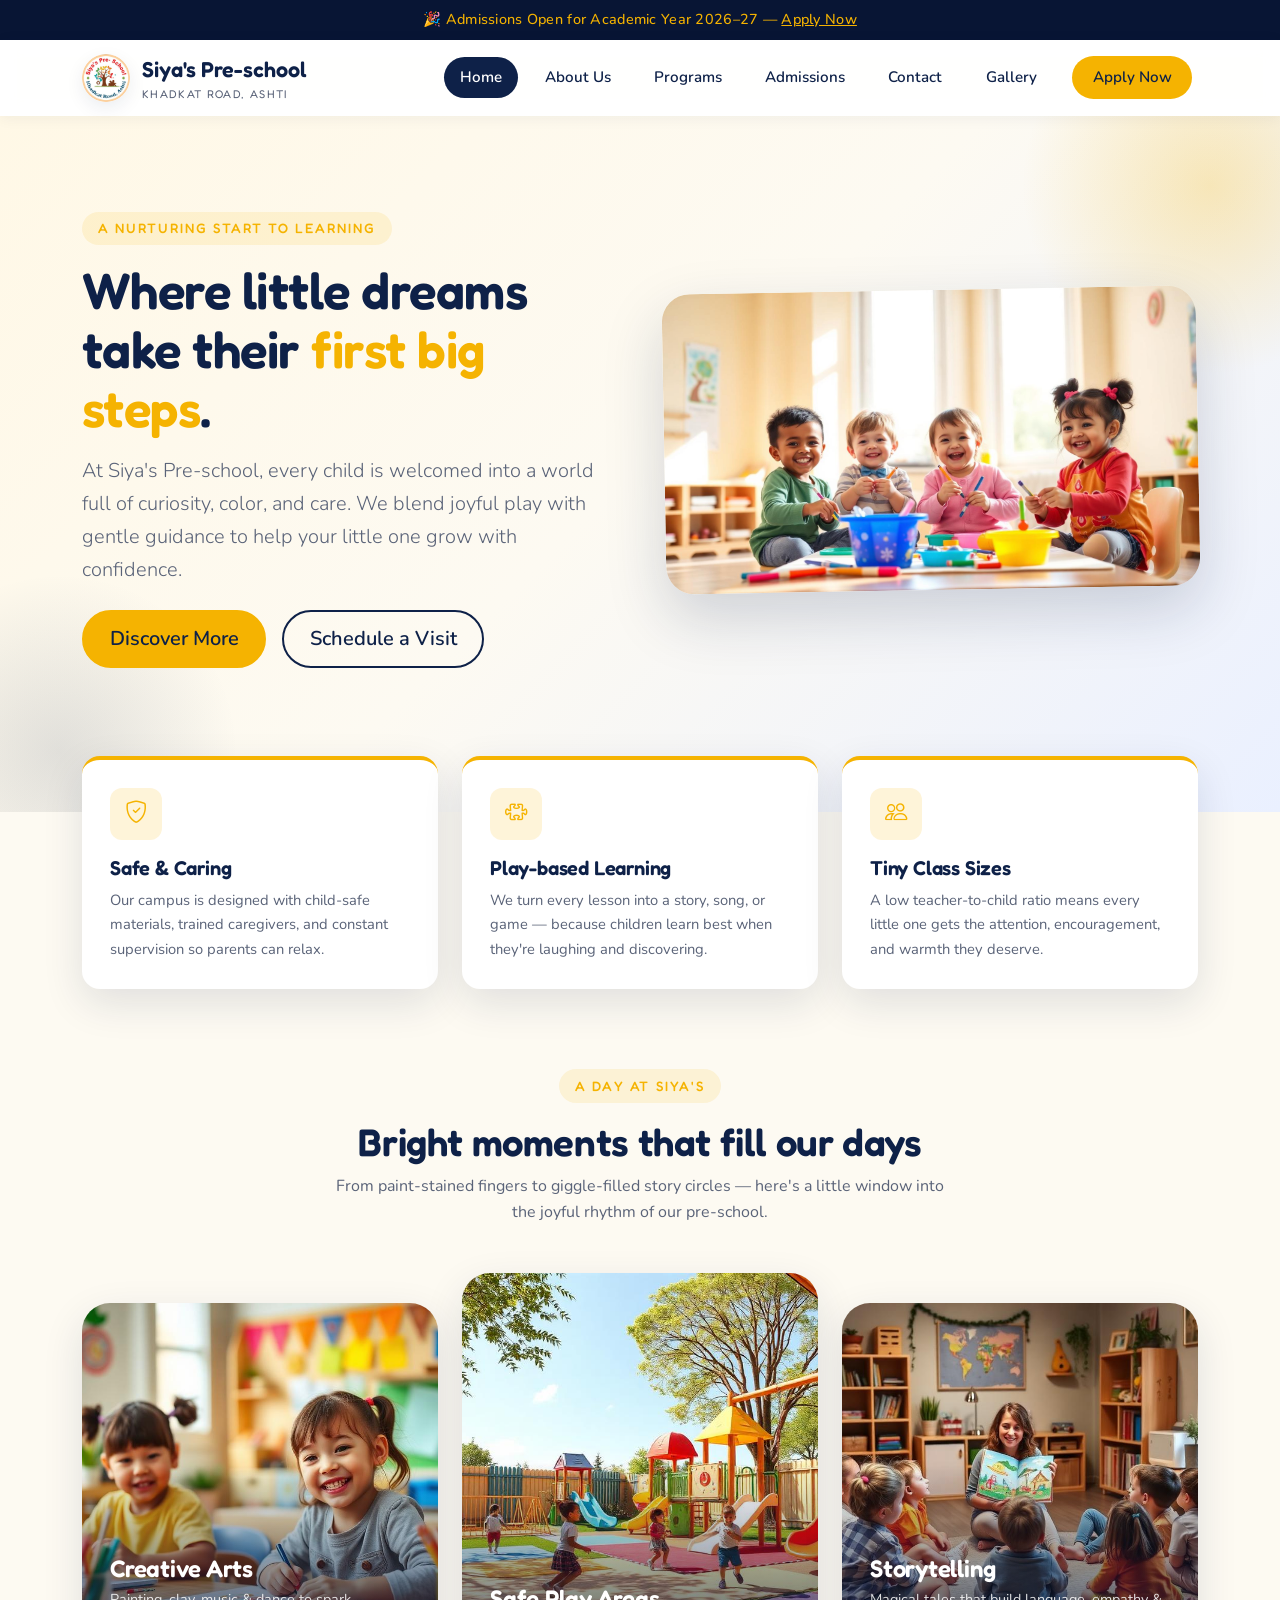
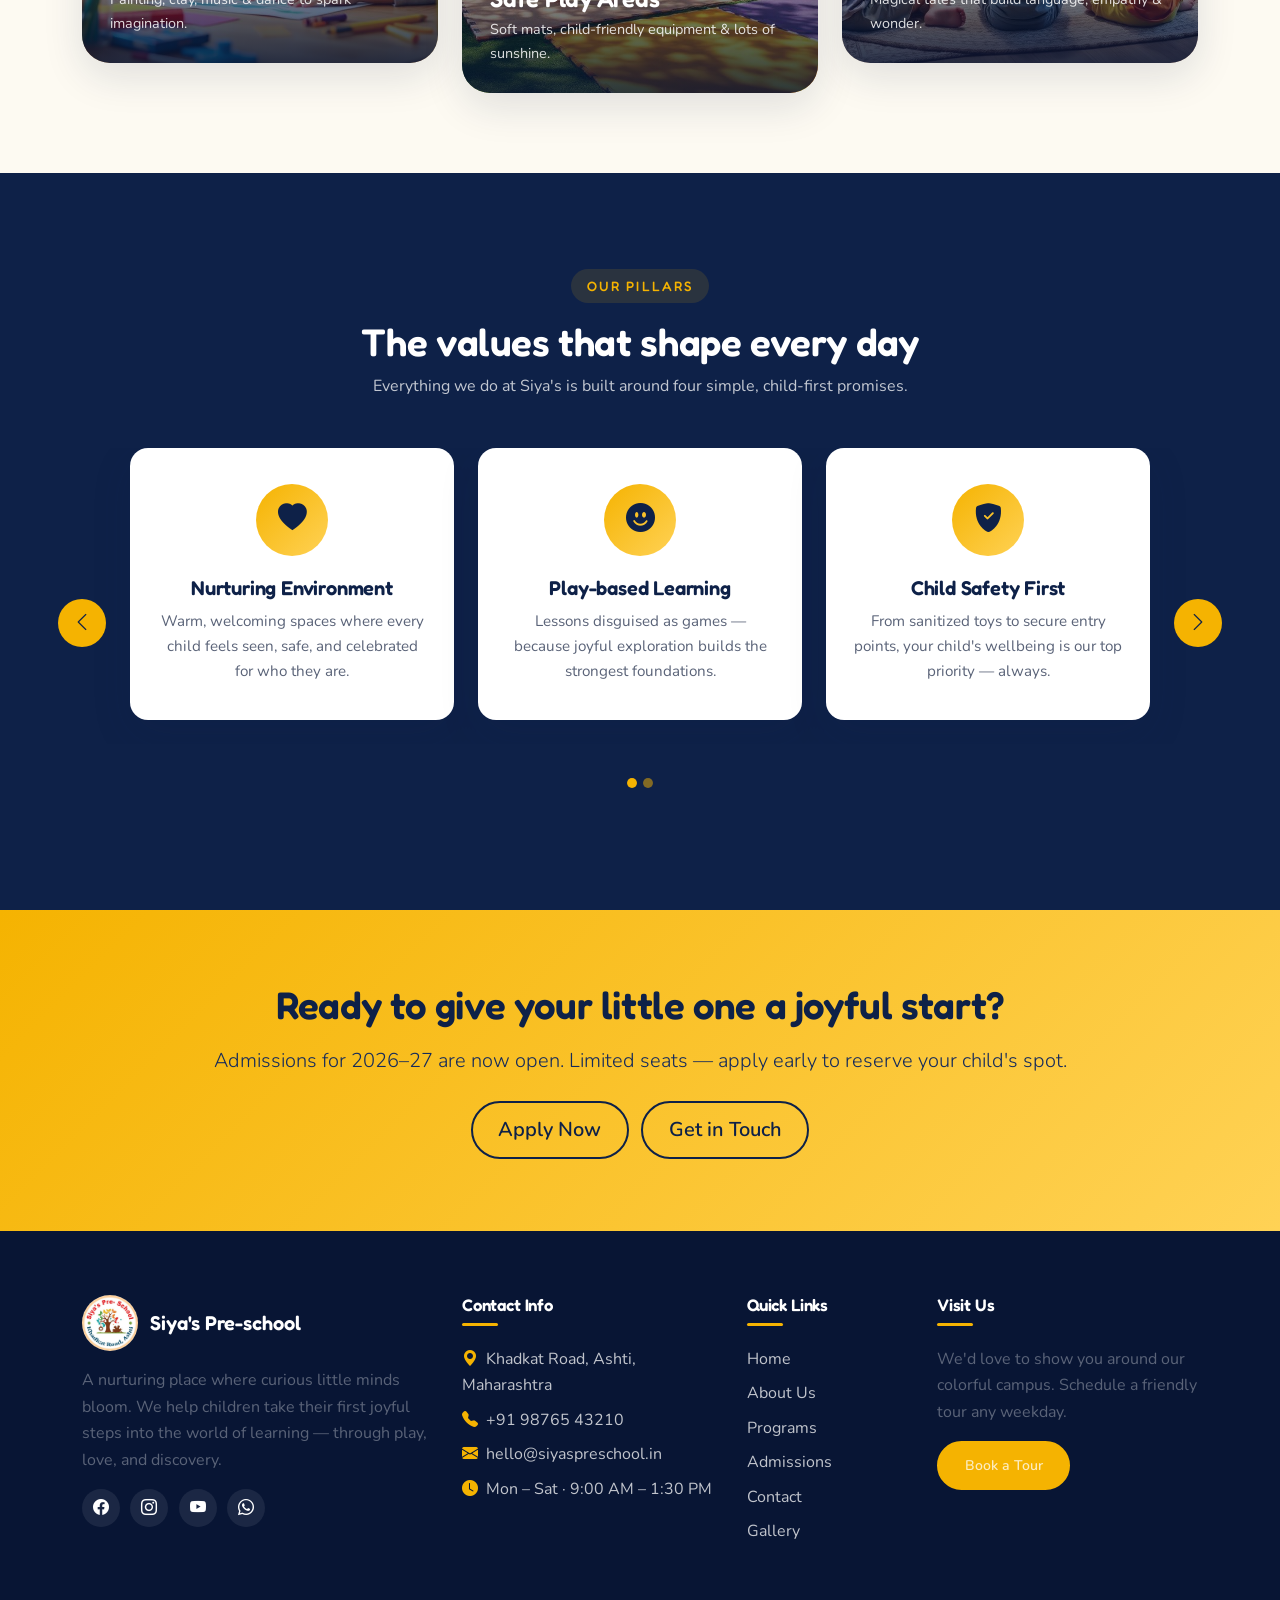
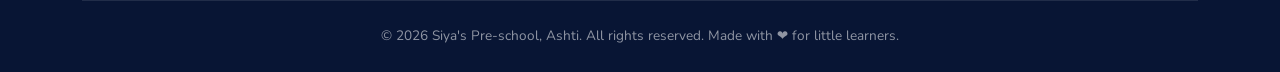
==== index.html @ a8065574 "Adding initial Files" ====
<!DOCTYPE html>
<html lang="en">
<head>
  <meta charset="UTF-8" />
  <meta name="viewport" content="width=device-width, initial-scale=1.0" />
  <title>Home | Siya's Pre-school, Ashti</title>
  <meta name="description" content="Siya's Pre-school in Ashti — a warm, nurturing pre-school where children learn through play, love, and discovery. Admissions open for 2026–27." />
  <link rel="icon" type="image/jpeg" href="assets/logo.jpeg" />

  <!-- Bootstrap 5 -->
  <link href="https://cdn.jsdelivr.net/npm/bootstrap@5.3.3/dist/css/bootstrap.min.css" rel="stylesheet" />
  <!-- Bootstrap Icons -->
  <link rel="stylesheet" href="https://cdn.jsdelivr.net/npm/bootstrap-icons@1.11.3/font/bootstrap-icons.css" />
  <!-- Google Fonts: Fredoka (display) + Nunito (body) -->
  <link rel="preconnect" href="https://fonts.googleapis.com" />
  <link rel="preconnect" href="https://fonts.gstatic.com" crossorigin />
  <link href="https://fonts.googleapis.com/css2?family=Fredoka:wght@400;500;600;700&family=Nunito:wght@400;500;600;700;800&display=swap" rel="stylesheet" />
  <!-- Site styles -->
  <link rel="stylesheet" href="css/style.css" />
  
</head>
<body>
<!-- Top announcement bar -->
  <div class="announcement">
    🎉 Admissions Open for Academic Year 2026–27 — <a href="admissions.html">Apply Now</a>
  </div>

  <!-- Sticky Navbar -->
  <nav class="navbar navbar-expand-lg navbar-custom sticky-top">
    <div class="container">
      <a class="navbar-brand-custom" href="index.html">
        <img src="assets/logo.jpeg" alt="Siya's Pre-school logo" />
        <span>
          Siya's Pre-school
          <span class="brand-sub">Khadkat Road, Ashti</span>
        </span>
      </a>
      <button class="navbar-toggler border-0" type="button"
              data-bs-toggle="collapse" data-bs-target="#mainNav"
              aria-controls="mainNav" aria-expanded="false" aria-label="Toggle navigation">
        <span class="navbar-toggler-icon"></span>
      </button>
      <div class="collapse navbar-collapse" id="mainNav">
        <ul class="navbar-nav ms-auto align-items-lg-center">
          <li class="nav-item"><a class="nav-link" href="index.html">Home</a></li>
          <li class="nav-item"><a class="nav-link" href="about.html">About Us</a></li>
          <li class="nav-item"><a class="nav-link" href="programs.html">Programs</a></li>
          <li class="nav-item"><a class="nav-link" href="admissions.html">Admissions</a></li>
          <li class="nav-item"><a class="nav-link" href="contact.html">Contact</a></li>
          <li class="nav-item"><a class="nav-link" href="gallery.html">Gallery</a></li>
          <li class="nav-item ms-lg-2 mt-2 mt-lg-0">
            <a class="nav-link nav-cta" href="admissions.html">Apply Now</a>
          </li>
        </ul>
      </div>
    </div>
  </nav>



  <!-- Hero -->
  <section class="hero">
    <div class="container">
      <div class="row align-items-center g-5">
        <div class="col-lg-6 hero-content">
          <span class="eyebrow">A nurturing start to learning</span>
          <h1>Where little dreams take their <span class="text-gold">first big steps</span>.</h1>
          <p class="lead mt-3">At Siya's Pre-school, every child is welcomed into a world full of curiosity, color, and care. We blend joyful play with gentle guidance to help your little one grow with confidence.</p>
          <div class="d-flex flex-wrap gap-3 mt-4">
            <a href="programs.html" class="btn btn-primary-gold btn-lg">Discover More</a>
            <a href="contact.html" class="btn btn-outline-navy btn-lg">Schedule a Visit</a>
          </div>
        </div>
        <div class="col-lg-6">
          <div class="hero-img-wrap">
            <img src="assets/hero.jpg" alt="Happy children learning together at Siya's Pre-school" />
          </div>
        </div>
      </div>
    </div>
  </section>

  <!-- Overlapping info cards -->
  <section>
    <div class="container hero-cards">
      <div class="row g-4">
        <div class="col-md-4">
          <div class="info-card">
            <div class="icon"><i class="bi bi-shield-check"></i></div>
            <h5>Safe & Caring</h5>
            <p>Our campus is designed with child-safe materials, trained caregivers, and constant supervision so parents can relax.</p>
          </div>
        </div>
        <div class="col-md-4">
          <div class="info-card">
            <div class="icon"><i class="bi bi-puzzle"></i></div>
            <h5>Play-based Learning</h5>
            <p>We turn every lesson into a story, song, or game — because children learn best when they're laughing and discovering.</p>
          </div>
        </div>
        <div class="col-md-4">
          <div class="info-card">
            <div class="icon"><i class="bi bi-people"></i></div>
            <h5>Tiny Class Sizes</h5>
            <p>A low teacher-to-child ratio means every little one gets the attention, encouragement, and warmth they deserve.</p>
          </div>
        </div>
      </div>
    </div>
  </section>

  <!-- Highlights -->
  <section class="section">
    <div class="container">
      <div class="text-center mb-5">
        <span class="eyebrow">A Day at Siya's</span>
        <h2>Bright moments that fill our days</h2>
        <p class="mx-auto" style="max-width: 620px;">From paint-stained fingers to giggle-filled story circles — here's a little window into the joyful rhythm of our pre-school.</p>
      </div>
      <div class="row g-4 align-items-center">
        <div class="col-lg-4 col-md-6">
          <div class="highlight-card">
            <img src="assets/arts.jpg" alt="Creative arts and crafts session" />
            <div class="overlay">
              <div>
                <h4>Creative Arts</h4>
                <p>Painting, clay, music & dance to spark imagination.</p>
              </div>
            </div>
          </div>
        </div>
        <div class="col-lg-4 col-md-6">
          <div class="highlight-card featured">
            <img src="assets/play.jpg" alt="Children playing in safe outdoor area" />
            <div class="overlay">
              <div>
                <h4>Safe Play Areas</h4>
                <p>Soft mats, child-friendly equipment & lots of sunshine.</p>
              </div>
            </div>
          </div>
        </div>
        <div class="col-lg-4 col-md-6 mx-auto">
          <div class="highlight-card">
            <img src="assets/story.jpg" alt="Storytelling time at the pre-school" />
            <div class="overlay">
              <div>
                <h4>Storytelling</h4>
                <p>Magical tales that build language, empathy & wonder.</p>
              </div>
            </div>
          </div>
        </div>
      </div>
    </div>
  </section>

  <!-- Core Values Carousel (dark) -->
  <section class="values-section">
    <div class="container">
      <div class="text-center mb-5">
        <span class="eyebrow">Our Pillars</span>
        <h2>The values that shape every day</h2>
        <p class="mx-auto" style="max-width: 620px;">Everything we do at Siya's is built around four simple, child-first promises.</p>
      </div>

      <div id="valuesCarousel" class="carousel slide" data-bs-ride="carousel">
        <div class="carousel-inner pb-4">
          <div class="carousel-item active">
            <div class="row g-4 px-md-5">
              <div class="col-md-4">
                <div class="value-card">
                  <div class="icon"><i class="bi bi-heart-fill"></i></div>
                  <h5>Nurturing Environment</h5>
                  <p>Warm, welcoming spaces where every child feels seen, safe, and celebrated for who they are.</p>
                </div>
              </div>
              <div class="col-md-4">
                <div class="value-card">
                  <div class="icon"><i class="bi bi-emoji-smile-fill"></i></div>
                  <h5>Play-based Learning</h5>
                  <p>Lessons disguised as games — because joyful exploration builds the strongest foundations.</p>
                </div>
              </div>
              <div class="col-md-4">
                <div class="value-card">
                  <div class="icon"><i class="bi bi-shield-fill-check"></i></div>
                  <h5>Child Safety First</h5>
                  <p>From sanitized toys to secure entry points, your child's wellbeing is our top priority — always.</p>
                </div>
              </div>
            </div>
          </div>
          <div class="carousel-item">
            <div class="row g-4 px-md-5">
              <div class="col-md-4">
                <div class="value-card">
                  <div class="icon"><i class="bi bi-stars"></i></div>
                  <h5>Individual Attention</h5>
                  <p>Small classes mean teachers truly know every child — their pace, their passions, their quirks.</p>
                </div>
              </div>
              <div class="col-md-4">
                <div class="value-card">
                  <div class="icon"><i class="bi bi-tree-fill"></i></div>
                  <h5>Connection with Nature</h5>
                  <p>Garden days, sensory play, and outdoor exploration help kids fall in love with the world around them.</p>
                </div>
              </div>
              <div class="col-md-4">
                <div class="value-card">
                  <div class="icon"><i class="bi bi-people-fill"></i></div>
                  <h5>Family Partnership</h5>
                  <p>We grow together — through regular updates, parent meets, and an always-open conversation.</p>
                </div>
              </div>
            </div>
          </div>
        </div>
        <button class="carousel-control-prev" type="button" data-bs-target="#valuesCarousel" data-bs-slide="prev">
          <i class="bi bi-chevron-left text-navy fs-5"></i>
          <span class="visually-hidden">Previous</span>
        </button>
        <button class="carousel-control-next" type="button" data-bs-target="#valuesCarousel" data-bs-slide="next">
          <i class="bi bi-chevron-right text-navy fs-5"></i>
          <span class="visually-hidden">Next</span>
        </button>
        <div class="carousel-indicators position-static mt-4">
          <button type="button" data-bs-target="#valuesCarousel" data-bs-slide-to="0" class="active" aria-label="Slide 1"></button>
          <button type="button" data-bs-target="#valuesCarousel" data-bs-slide-to="1" aria-label="Slide 2"></button>
        </div>
      </div>
    </div>
  </section>

  <!-- CTA -->
  <section class="cta-section text-center">
    <div class="container">
      <h2>Ready to give your little one a joyful start?</h2>
      <p class="lead mt-3 mb-4">Admissions for 2026–27 are now open. Limited seats — apply early to reserve your child's spot.</p>
      <a href="admissions.html" class="btn btn-outline-navy btn-lg me-2">Apply Now</a>
      <a href="contact.html" class="btn btn-outline-navy btn-lg">Get in Touch</a>
    </div>
  </section>


<footer class="footer">
    <div class="container">
      <div class="row g-4">
        <div class="col-lg-4 col-md-6">
          <div class="brand-row">
            <img src="assets/logo.jpeg" alt="Siya's Pre-school" />
            <span>Siya's Pre-school</span>
          </div>
          <p>A nurturing place where curious little minds bloom. We help children take their first joyful steps into the world of learning — through play, love, and discovery.</p>
          <div class="social-row">
            <a href="#" aria-label="Facebook"><i class="bi bi-facebook"></i></a>
            <a href="#" aria-label="Instagram"><i class="bi bi-instagram"></i></a>
            <a href="#" aria-label="YouTube"><i class="bi bi-youtube"></i></a>
            <a href="#" aria-label="WhatsApp"><i class="bi bi-whatsapp"></i></a>
          </div>
        </div>

        <div class="col-lg-3 col-md-6">
          <h5>Contact Info</h5>
          <ul>
            <li><i class="bi bi-geo-alt-fill text-gold me-2"></i>Khadkat Road, Ashti, Maharashtra</li>
            <li><i class="bi bi-telephone-fill text-gold me-2"></i><a href="tel:+919876543210">+91 98765 43210</a></li>
            <li><i class="bi bi-envelope-fill text-gold me-2"></i><a href="mailto:hello@siyaspreschool.in">hello@siyaspreschool.in</a></li>
            <li><i class="bi bi-clock-fill text-gold me-2"></i>Mon – Sat · 9:00 AM – 1:30 PM</li>
          </ul>
        </div>

        <div class="col-lg-2 col-md-6">
          <h5>Quick Links</h5>
          <ul>
            <li><a href="index.html">Home</a></li>
            <li><a href="about.html">About Us</a></li>
            <li><a href="programs.html">Programs</a></li>
            <li><a href="admissions.html">Admissions</a></li>
            <li><a href="contact.html">Contact</a></li>
            <li><a href="gallery.html">Gallery</a></li>
          </ul>
        </div>

        <div class="col-lg-3 col-md-6">
          <h5>Visit Us</h5>
          <p class="mb-2">We'd love to show you around our colorful campus. Schedule a friendly tour any weekday.</p>
          <a href="contact.html" class="btn btn-primary-gold btn-sm mt-2">Book a Tour</a>
        </div>
      </div>

      <div class="footer-bottom text-center">
        © <span data-year>2026</span> Siya's Pre-school, Ashti. All rights reserved. Made with ❤️ for little learners.
      </div>
    </div>
  </footer>


  <!-- Bootstrap JS Bundle -->
  <script src="https://cdn.jsdelivr.net/npm/bootstrap@5.3.3/dist/js/bootstrap.bundle.min.js"></script>
  <script src="js/main.js"></script>
</body>
</html>
---- css/style.css ----
/* ==========================================================================
   Siya's Pre-school — Global Stylesheet
   Design tokens, components and overrides on top of Bootstrap 5
   ========================================================================== */

:root {
  --navy: #0e2148;
  --navy-soft: #142a5c;
  --navy-deep: #081534;
  --gold: #f5b301;
  --gold-soft: #ffd255;
  --cream: #fdfaf2;
  --light: #f4f6fa;
  --grey-100: #eceff5;
  --text-muted: #5a6378;
  --shadow-sm: 0 6px 18px rgba(14, 33, 72, 0.08);
  --shadow-md: 0 14px 40px rgba(14, 33, 72, 0.12);
  --shadow-lg: 0 24px 60px rgba(14, 33, 72, 0.18);
  --radius-sm: 12px;
  --radius-md: 18px;
  --radius-lg: 28px;
  --radius-pill: 999px;
}

/* ----- Base ----- */
html { scroll-behavior: smooth; }
body {
  font-family: 'Nunito', system-ui, -apple-system, Segoe UI, Roboto, sans-serif;
  color: var(--navy);
  background: var(--cream);
  font-size: 1rem;
  line-height: 1.65;
}
h1, h2, h3, h4, h5, h6 {
  font-family: 'Fredoka', 'Nunito', sans-serif;
  font-weight: 600;
  color: var(--navy);
  letter-spacing: -0.01em;
}
h1 { font-size: clamp(2.2rem, 4vw, 3.6rem); line-height: 1.15; }
h2 { font-size: clamp(1.8rem, 3vw, 2.6rem); line-height: 1.2; }
p  { color: var(--text-muted); }
a  { color: var(--navy); text-decoration: none; transition: color .2s ease; }
a:hover { color: var(--gold); }

/* ----- Utility ----- */
.bg-navy   { background: var(--navy) !important; color: #fff; }
.bg-cream  { background: var(--cream) !important; }
.bg-light-grey { background: var(--light) !important; }
.text-gold { color: var(--gold) !important; }
.text-navy { color: var(--navy) !important; }
.rounded-xl { border-radius: var(--radius-md) !important; }
.rounded-2xl { border-radius: var(--radius-lg) !important; }
.shadow-soft { box-shadow: var(--shadow-sm); }
.shadow-soft-lg { box-shadow: var(--shadow-md); }
.section { padding: 5rem 0; }
.section-sm { padding: 3.5rem 0; }
.eyebrow {
  display: inline-block;
  font-family: 'Fredoka', sans-serif;
  font-weight: 500;
  font-size: .85rem;
  letter-spacing: .15em;
  text-transform: uppercase;
  color: var(--gold);
  background: rgba(245, 179, 1, 0.12);
  padding: .35rem 1rem;
  border-radius: var(--radius-pill);
  margin-bottom: 1rem;
}

/* ----- Buttons ----- */
.btn {
  border-radius: var(--radius-pill);
  font-weight: 600;
  padding: .75rem 1.6rem;
  transition: all .25s ease;
  border: 2px solid transparent;
}
.btn-primary-gold {
  background: var(--gold);
  color: var(--navy);
  border-color: var(--gold);
}
.btn-primary-gold:hover {
  background: var(--gold-soft);
  border-color: var(--gold-soft);
  color: var(--navy);
  transform: translateY(-2px);
  box-shadow: 0 10px 24px rgba(245, 179, 1, 0.4);
}
.btn-outline-navy {
  background: transparent;
  color: var(--navy);
  border-color: var(--navy);
}
.btn-outline-navy:hover {
  background: var(--navy);
  color: #fff;
  transform: translateY(-2px);
}
.btn-outline-light {
  background: transparent;
  color: #fff;
  border-color: rgba(255,255,255,.45);
}
.btn-outline-light:hover {
  background: #fff;
  color: var(--navy);
}

/* ----- Announcement bar ----- */
.announcement {
  background: var(--navy-deep);
  color: var(--gold);
  text-align: center;
  font-size: .9rem;
  padding: .5rem 1rem;
  font-weight: 500;
  letter-spacing: .02em;
}
.announcement a { color: var(--gold); text-decoration: underline; }

/* ----- Navbar ----- */
.navbar-brand-custom {
  display: flex; align-items: center; gap: .75rem;
  font-family: 'Fredoka', sans-serif;
  font-weight: 600;
  font-size: 1.35rem;
  color: var(--navy) !important;
}
.navbar-brand-custom img {
  width: 48px; height: 48px; border-radius: 50%; object-fit: cover;
  box-shadow: var(--shadow-sm);
}
.brand-sub {
  display: block;
  font-size: .7rem;
  font-weight: 400;
  color: var(--text-muted);
  letter-spacing: .12em;
  text-transform: uppercase;
  margin-top: -2px;
}
.navbar-custom {
  background: rgba(255,255,255,0.95);
  backdrop-filter: saturate(160%) blur(10px);
  box-shadow: 0 2px 14px rgba(14, 33, 72, .06);
  padding: .75rem 0;
}
.navbar-custom .nav-link {
  color: var(--navy) !important;
  font-weight: 600;
  font-size: .95rem;
  margin: 0 .35rem;
  padding: .5rem 1rem !important;
  border-radius: var(--radius-pill);
  transition: all .2s;
}
.navbar-custom .nav-link:hover { background: var(--light); color: var(--navy) !important; }
.navbar-custom .nav-link.active {
  background: var(--navy); color: #fff !important;
}
.navbar-custom .nav-cta {
  background: var(--gold); color: var(--navy) !important;
  padding: .55rem 1.3rem !important;
}
.navbar-custom .nav-cta:hover { background: var(--gold-soft); }

/* ----- Hero ----- */
.hero {
  position: relative;
  padding: 6rem 0 9rem;
  background: linear-gradient(135deg, #fff8e6 0%, var(--cream) 50%, #eaf0ff 100%);
  overflow: hidden;
}
.hero::before {
  content: ""; position: absolute; top: -120px; right: -120px;
  width: 380px; height: 380px; border-radius: 50%;
  background: radial-gradient(circle, rgba(245,179,1,.25), transparent 70%);
}
.hero::after {
  content: ""; position: absolute; bottom: -120px; left: -120px;
  width: 360px; height: 360px; border-radius: 50%;
  background: radial-gradient(circle, rgba(14,33,72,.12), transparent 70%);
}
.hero-content { position: relative; z-index: 2; }
.hero-img-wrap {
  position: relative; z-index: 2;
  border-radius: var(--radius-lg);
  overflow: hidden;
  box-shadow: var(--shadow-lg);
  transform: rotate(-1deg);
}
.hero-img-wrap img { width: 100%; height: 100%; object-fit: cover; display: block; }

.hero-cards { margin-top: -5rem; position: relative; z-index: 5; }
.info-card {
  background: #fff; border-radius: var(--radius-md);
  padding: 1.75rem; box-shadow: var(--shadow-md);
  height: 100%;
  transition: transform .3s ease, box-shadow .3s ease;
  border-top: 4px solid var(--gold);
}
.info-card:hover { transform: translateY(-6px); box-shadow: var(--shadow-lg); }
.info-card .icon {
  width: 52px; height: 52px; border-radius: var(--radius-sm);
  display: inline-flex; align-items: center; justify-content: center;
  background: rgba(245,179,1,.15); color: var(--gold);
  font-size: 1.4rem; margin-bottom: 1rem;
}
.info-card h5 { margin-bottom: .5rem; }
.info-card p  { margin-bottom: 0; font-size: .92rem; }

/* ----- Highlight cards ----- */
.highlight-card {
  position: relative;
  border-radius: var(--radius-lg);
  overflow: hidden;
  box-shadow: var(--shadow-md);
  height: 360px;
  transition: transform .35s ease, box-shadow .35s ease;
}
.highlight-card.featured { height: 420px; }
.highlight-card img {
  width: 100%; height: 100%; object-fit: cover;
  transition: transform .6s ease;
}
.highlight-card:hover { transform: translateY(-6px); box-shadow: var(--shadow-lg); }
.highlight-card:hover img { transform: scale(1.06); }
.highlight-card .overlay {
  position: absolute; inset: 0;
  background: linear-gradient(to top, rgba(8,21,52,.85) 0%, rgba(8,21,52,0) 55%);
  display: flex; align-items: flex-end; padding: 1.75rem;
}
.highlight-card .overlay h4 { color: #fff; margin: 0; }
.highlight-card .overlay p  { color: rgba(255,255,255,.85); margin: .25rem 0 0; font-size: .9rem; }

/* ----- Values carousel (dark section) ----- */
.values-section {
  background: var(--navy);
  color: #fff;
  padding: 6rem 0;
  position: relative;
}
.values-section h2 { color: #fff; }
.values-section p  { color: rgba(255,255,255,.75); }
.value-card {
  background: #fff;
  border-radius: var(--radius-md);
  padding: 2.25rem 1.75rem;
  height: 100%;
  text-align: center;
  box-shadow: var(--shadow-md);
}
.value-card .icon {
  width: 72px; height: 72px; border-radius: 50%;
  margin: 0 auto 1.25rem;
  background: linear-gradient(135deg, var(--gold) 0%, var(--gold-soft) 100%);
  color: var(--navy);
  display: inline-flex; align-items: center; justify-content: center;
  font-size: 1.8rem;
}
.value-card h5 { margin-bottom: .6rem; }
.value-card p  { color: var(--text-muted); margin: 0; font-size: .95rem; }

.carousel-control-prev, .carousel-control-next {
  width: 48px; height: 48px; top: 50%; transform: translateY(-50%);
  background: var(--gold); border-radius: 50%; opacity: 1;
}
.carousel-control-prev { left: -24px; }
.carousel-control-next { right: -24px; }
.carousel-indicators [data-bs-target] {
  background-color: var(--gold); width: 10px; height: 10px; border-radius: 50%;
}

/* ----- CTA section ----- */
.cta-section {
  background: linear-gradient(135deg, var(--gold) 0%, var(--gold-soft) 100%);
  color: var(--navy);
  padding: 4.5rem 0;
}
.cta-section h2 { color: var(--navy); }
.cta-section p  { color: var(--navy-soft); }

/* ----- Page hero (sub-pages) ----- */
.page-hero {
  background: var(--navy);
  color: #fff;
  padding: 5.5rem 0 4rem;
  position: relative;
  overflow: hidden;
}
.page-hero::after {
  content: ""; position: absolute; right: -100px; bottom: -100px;
  width: 300px; height: 300px; border-radius: 50%;
  background: radial-gradient(circle, rgba(245,179,1,.2), transparent 70%);
}
.page-hero h1 { color: #fff; }
.page-hero p  { color: rgba(255,255,255,.8); max-width: 640px; }
.breadcrumb-custom { background: transparent; padding: 0; margin-bottom: 1rem; font-size: .9rem; }
.breadcrumb-custom a { color: var(--gold); }
.breadcrumb-custom .breadcrumb-item.active { color: rgba(255,255,255,.7); }

/* ----- About / methodology ----- */
.method-card {
  background: #fff; border-radius: var(--radius-md);
  padding: 2rem 1.5rem; height: 100%;
  border: 1px solid var(--grey-100);
  transition: all .25s ease;
}
.method-card:hover { border-color: var(--gold); box-shadow: var(--shadow-md); transform: translateY(-4px); }
.method-card .num {
  font-family: 'Fredoka', sans-serif; font-size: 2.5rem; font-weight: 600;
  color: var(--gold); line-height: 1; margin-bottom: .75rem; display: block;
}

.principal-img {
  border-radius: var(--radius-lg);
  overflow: hidden; box-shadow: var(--shadow-lg);
  position: relative;
}
.principal-img img { width: 100%; display: block; }
.principal-img::before {
  content: ""; position: absolute; inset: -20px -20px auto auto;
  width: 120px; height: 120px; background: var(--gold);
  border-radius: var(--radius-lg); z-index: -1;
}

/* ----- Programs ----- */
.program-card {
  background: #fff; border-radius: var(--radius-md);
  padding: 2rem 1.75rem; height: 100%;
  box-shadow: var(--shadow-sm);
  border-left: 5px solid var(--gold);
  transition: all .25s ease;
}
.program-card:hover { transform: translateY(-6px); box-shadow: var(--shadow-md); }
.program-card .age {
  display: inline-block; background: var(--light);
  color: var(--navy); font-weight: 600; font-size: .8rem;
  padding: .3rem .85rem; border-radius: var(--radius-pill);
  margin-bottom: 1rem;
}
.program-card ul { padding-left: 1.1rem; color: var(--text-muted); }
.program-card ul li { margin-bottom: .35rem; font-size: .92rem; }

.alt-row { padding: 3.5rem 0; }
.alt-row img { border-radius: var(--radius-md); box-shadow: var(--shadow-md); width: 100%; }
.alt-row .feat-list { list-style: none; padding: 0; margin-top: 1rem; }
.alt-row .feat-list li {
  padding: .4rem 0 .4rem 1.75rem; position: relative; color: var(--navy);
}
.alt-row .feat-list li::before {
  content: "✓"; position: absolute; left: 0; top: .35rem;
  width: 22px; height: 22px; border-radius: 50%;
  background: var(--gold); color: var(--navy);
  font-size: .75rem; font-weight: 700;
  display: inline-flex; align-items: center; justify-content: center;
}

/* ----- Admissions ----- */
.step-card {
  background: #fff; border-radius: var(--radius-md);
  padding: 2rem 1.5rem; text-align: center; height: 100%;
  box-shadow: var(--shadow-sm);
  position: relative;
}
.step-card .step-num {
  width: 48px; height: 48px; border-radius: 50%;
  background: var(--navy); color: var(--gold);
  display: inline-flex; align-items: center; justify-content: center;
  font-family: 'Fredoka', sans-serif; font-weight: 600; font-size: 1.2rem;
  margin-bottom: 1rem;
}
.step-card h5 { margin-bottom: .5rem; }

.accordion-custom .accordion-item {
  border: 1px solid var(--grey-100);
  border-radius: var(--radius-md) !important;
  margin-bottom: .75rem; overflow: hidden;
  box-shadow: var(--shadow-sm);
}
.accordion-custom .accordion-button {
  font-weight: 600; color: var(--navy); padding: 1.1rem 1.5rem;
  background: #fff;
}
.accordion-custom .accordion-button:not(.collapsed) {
  background: var(--cream); color: var(--navy); box-shadow: none;
}
.accordion-custom .accordion-button:focus {
  box-shadow: none; border-color: var(--gold);
}
.accordion-custom .accordion-body { color: var(--text-muted); padding: 0 1.5rem 1.25rem; }

.form-card {
  background: #fff; border-radius: var(--radius-lg);
  padding: 2.5rem; box-shadow: var(--shadow-md);
}
.form-control, .form-select {
  border: 1.5px solid var(--grey-100);
  border-radius: var(--radius-sm);
  padding: .75rem 1rem;
  font-size: .95rem;
}
.form-control:focus, .form-select:focus {
  border-color: var(--gold);
  box-shadow: 0 0 0 .2rem rgba(245,179,1,.2);
}
.form-label { font-weight: 600; color: var(--navy); margin-bottom: .5rem; font-size: .9rem; }

/* ----- Contact ----- */
.contact-card {
  background: #fff; border-radius: var(--radius-md);
  padding: 2rem 1.5rem; text-align: center; height: 100%;
  box-shadow: var(--shadow-sm);
  border-bottom: 4px solid var(--gold);
  transition: all .25s ease;
}
.contact-card:hover { transform: translateY(-6px); box-shadow: var(--shadow-md); }
.contact-card .icon {
  width: 60px; height: 60px; border-radius: 50%;
  background: rgba(245,179,1,.15); color: var(--gold);
  font-size: 1.5rem; display: inline-flex; align-items: center; justify-content: center;
  margin-bottom: 1rem;
}
.contact-card h5 { margin-bottom: .5rem; }
.contact-card a { color: var(--text-muted); }
.contact-card a:hover { color: var(--gold); }

.map-wrap {
  border-radius: var(--radius-md);
  overflow: hidden;
  box-shadow: var(--shadow-md);
  height: 420px;
}
.map-wrap iframe { width: 100%; height: 100%; border: 0; display: block; }

/* ----- Footer ----- */
.footer {
  background: var(--navy-deep);
  color: rgba(255,255,255,.75);
  padding: 4rem 0 1.5rem;
}
.footer h5 {
  color: #fff; font-size: 1.05rem;
  margin-bottom: 1.25rem;
  position: relative; padding-bottom: .65rem;
}
.footer h5::after {
  content: ""; position: absolute; left: 0; bottom: 0;
  width: 36px; height: 3px; background: var(--gold); border-radius: 2px;
}
.footer a { color: rgba(255,255,255,.75); }
.footer a:hover { color: var(--gold); }
.footer ul { list-style: none; padding: 0; margin: 0; }
.footer ul li { margin-bottom: .5rem; }
.footer .brand-row { display: flex; align-items: center; gap: .75rem; margin-bottom: 1rem; }
.footer .brand-row img { width: 56px; height: 56px; border-radius: 50%; }
.footer .brand-row span { font-family: 'Fredoka', sans-serif; font-size: 1.25rem; color: #fff; font-weight: 600; }
.social-row { display: flex; gap: .65rem; margin-top: 1rem; }
.social-row a {
  width: 38px; height: 38px; border-radius: 50%;
  background: rgba(255,255,255,.08);
  color: #fff !important;
  display: inline-flex; align-items: center; justify-content: center;
  transition: all .25s;
}
.social-row a:hover { background: var(--gold); color: var(--navy) !important; transform: translateY(-3px); }
.footer-bottom {
  border-top: 1px solid rgba(255,255,255,.1);
  margin-top: 3rem; padding-top: 1.5rem;
  font-size: .85rem; color: rgba(255,255,255,.55);
}

/* ----- Responsive tweaks ----- */
@media (max-width: 991px) {
  .hero { padding: 4rem 0 7rem; }
  .hero-img-wrap { margin-top: 2.5rem; transform: none; }
  .highlight-card, .highlight-card.featured { height: 280px; }
  .carousel-control-prev { left: 4px; }
  .carousel-control-next { right: 4px; }
}
@media (max-width: 575px) {
  .section { padding: 3.5rem 0; }
  .form-card { padding: 1.5rem; }
  .navbar-brand-custom { font-size: 1.1rem; }
  .navbar-brand-custom img { width: 42px; height: 42px; }
}

/* ==========================================================================
   Gallery Page
   ========================================================================== */
.gallery-hero {
  background: linear-gradient(135deg, var(--cream) 0%, #fff7df 100%);
  padding: 4.5rem 0 3rem;
  text-align: center;
}
.gallery-hero .eyebrow {
  display: inline-block;
  background: var(--gold);
  color: var(--navy);
  padding: 0.35rem 0.9rem;
  border-radius: var(--radius-pill);
  font-weight: 700;
  font-size: 0.85rem;
  letter-spacing: 0.04em;
  text-transform: uppercase;
  margin-bottom: 1rem;
}
.gallery-hero p { color: var(--text-muted); max-width: 720px; margin: 0.75rem auto 0; }

/* Filter chips */
.gallery-filter {
  display: flex; flex-wrap: wrap; justify-content: center; gap: 0.6rem;
  margin: 2rem 0 2.5rem;
}
.gallery-filter .chip {
  border: 2px solid var(--navy);
  background: transparent;
  color: var(--navy);
  padding: 0.5rem 1.2rem;
  border-radius: var(--radius-pill);
  font-weight: 700;
  font-size: 0.95rem;
  cursor: pointer;
  transition: all 0.25s ease;
}
.gallery-filter .chip:hover { background: var(--navy); color: #fff; }
.gallery-filter .chip.active { background: var(--gold); border-color: var(--gold); color: var(--navy); }

/* Photo grid */
.gallery-grid {
  display: grid;
  grid-template-columns: repeat(auto-fill, minmax(260px, 1fr));
  gap: 1.25rem;
  padding-bottom: 4rem;
}
.gallery-item {
  position: relative;
  border-radius: var(--radius-md);
  overflow: hidden;
  box-shadow: var(--shadow-sm);
  cursor: pointer;
  background: #fff;
  transition: transform 0.35s ease, box-shadow 0.35s ease;
  aspect-ratio: 4 / 3;
}
.gallery-item:hover { transform: translateY(-6px); box-shadow: var(--shadow-md); }
.gallery-item img {
  width: 100%; height: 100%; object-fit: cover;
  transition: transform 0.6s ease;
}
.gallery-item:hover img { transform: scale(1.06); }
.gallery-item .overlay {
  position: absolute; inset: 0;
  background: linear-gradient(180deg, rgba(14,33,72,0) 50%, rgba(14,33,72,0.85) 100%);
  display: flex; align-items: flex-end; padding: 1rem 1.1rem;
  opacity: 0; transition: opacity 0.3s ease;
}
.gallery-item:hover .overlay { opacity: 1; }
.gallery-item .overlay span { color: #fff; font-weight: 700; font-size: 0.95rem; }

/* Featured / Press section */
.featured-press {
  background: var(--navy);
  color: #fff;
  padding: 4.5rem 0;
}
.featured-press h2 { color: #fff; }
.featured-press .section-sub { color: rgba(255,255,255,0.75); max-width: 720px; margin: 0.75rem auto 0; }
.press-card {
  background: #fff;
  border-radius: var(--radius-md);
  overflow: hidden;
  box-shadow: var(--shadow-md);
  height: 100%;
  display: flex; flex-direction: column;
  transition: transform 0.3s ease;
}
.press-card:hover { transform: translateY(-6px); }
.press-card .press-thumb {
  aspect-ratio: 4 / 3;
  overflow: hidden;
  background: var(--grey-100);
  cursor: pointer;
}
.press-card .press-thumb img { width: 100%; height: 100%; object-fit: cover; transition: transform 0.5s ease; }
.press-card:hover .press-thumb img { transform: scale(1.05); }
.press-card .press-body { padding: 1.25rem 1.4rem 1.5rem; flex: 1; display: flex; flex-direction: column; }
.press-card .press-badge {
  display: inline-block;
  background: var(--gold);
  color: var(--navy);
  font-weight: 700;
  font-size: 0.75rem;
  letter-spacing: 0.05em;
  text-transform: uppercase;
  padding: 0.25rem 0.7rem;
  border-radius: var(--radius-pill);
  margin-bottom: 0.6rem;
  align-self: flex-start;
}
.press-card h5 { color: var(--navy); margin-bottom: 0.4rem; font-size: 1.1rem; }
.press-card .press-meta { color: var(--text-muted); font-size: 0.85rem; margin-bottom: 0.6rem; }
.press-card p { color: var(--text-muted); font-size: 0.95rem; margin-bottom: 0; }

/* Lightbox */
.lightbox {
  position: fixed; inset: 0;
  background: rgba(8, 21, 52, 0.92);
  display: none;
  align-items: center; justify-content: center;
  z-index: 1080;
  padding: 1.5rem;
  animation: fadeIn 0.25s ease;
}
.lightbox.open { display: flex; }
.lightbox img {
  max-width: 95%; max-height: 88vh;
  border-radius: var(--radius-md);
  box-shadow: var(--shadow-lg);
}
.lightbox .lb-close {
  position: absolute; top: 1.2rem; right: 1.4rem;
  background: var(--gold); color: var(--navy);
  border: none; width: 44px; height: 44px;
  border-radius: 50%;
  font-size: 1.4rem; font-weight: 700;
  cursor: pointer;
  display: flex; align-items: center; justify-content: center;
  box-shadow: var(--shadow-md);
}
.lightbox .lb-caption {
  position: absolute; bottom: 1.5rem; left: 50%; transform: translateX(-50%);
  color: #fff; font-weight: 600; background: rgba(0,0,0,0.4);
  padding: 0.5rem 1rem; border-radius: var(--radius-pill);
  font-size: 0.95rem;
  max-width: 90%; text-align: center;
}
@keyframes fadeIn { from { opacity: 0; } to { opacity: 1; } }
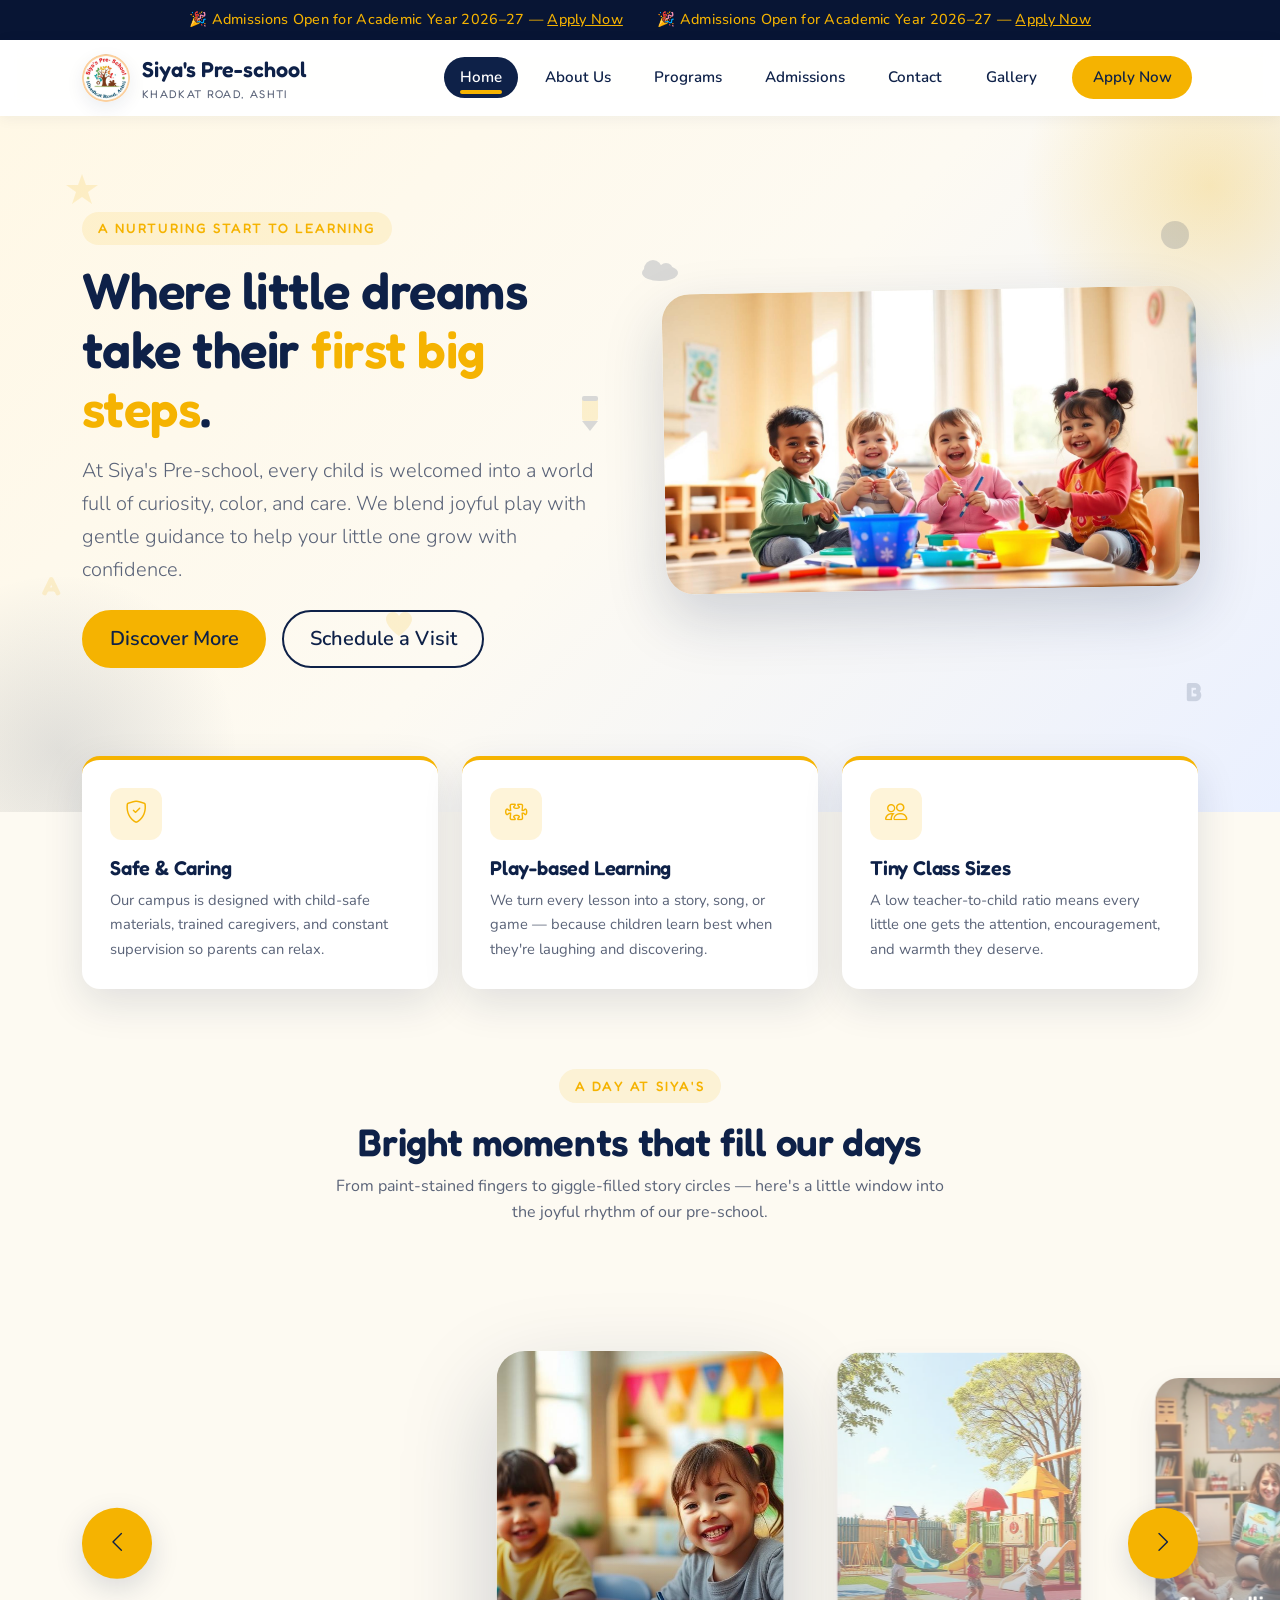
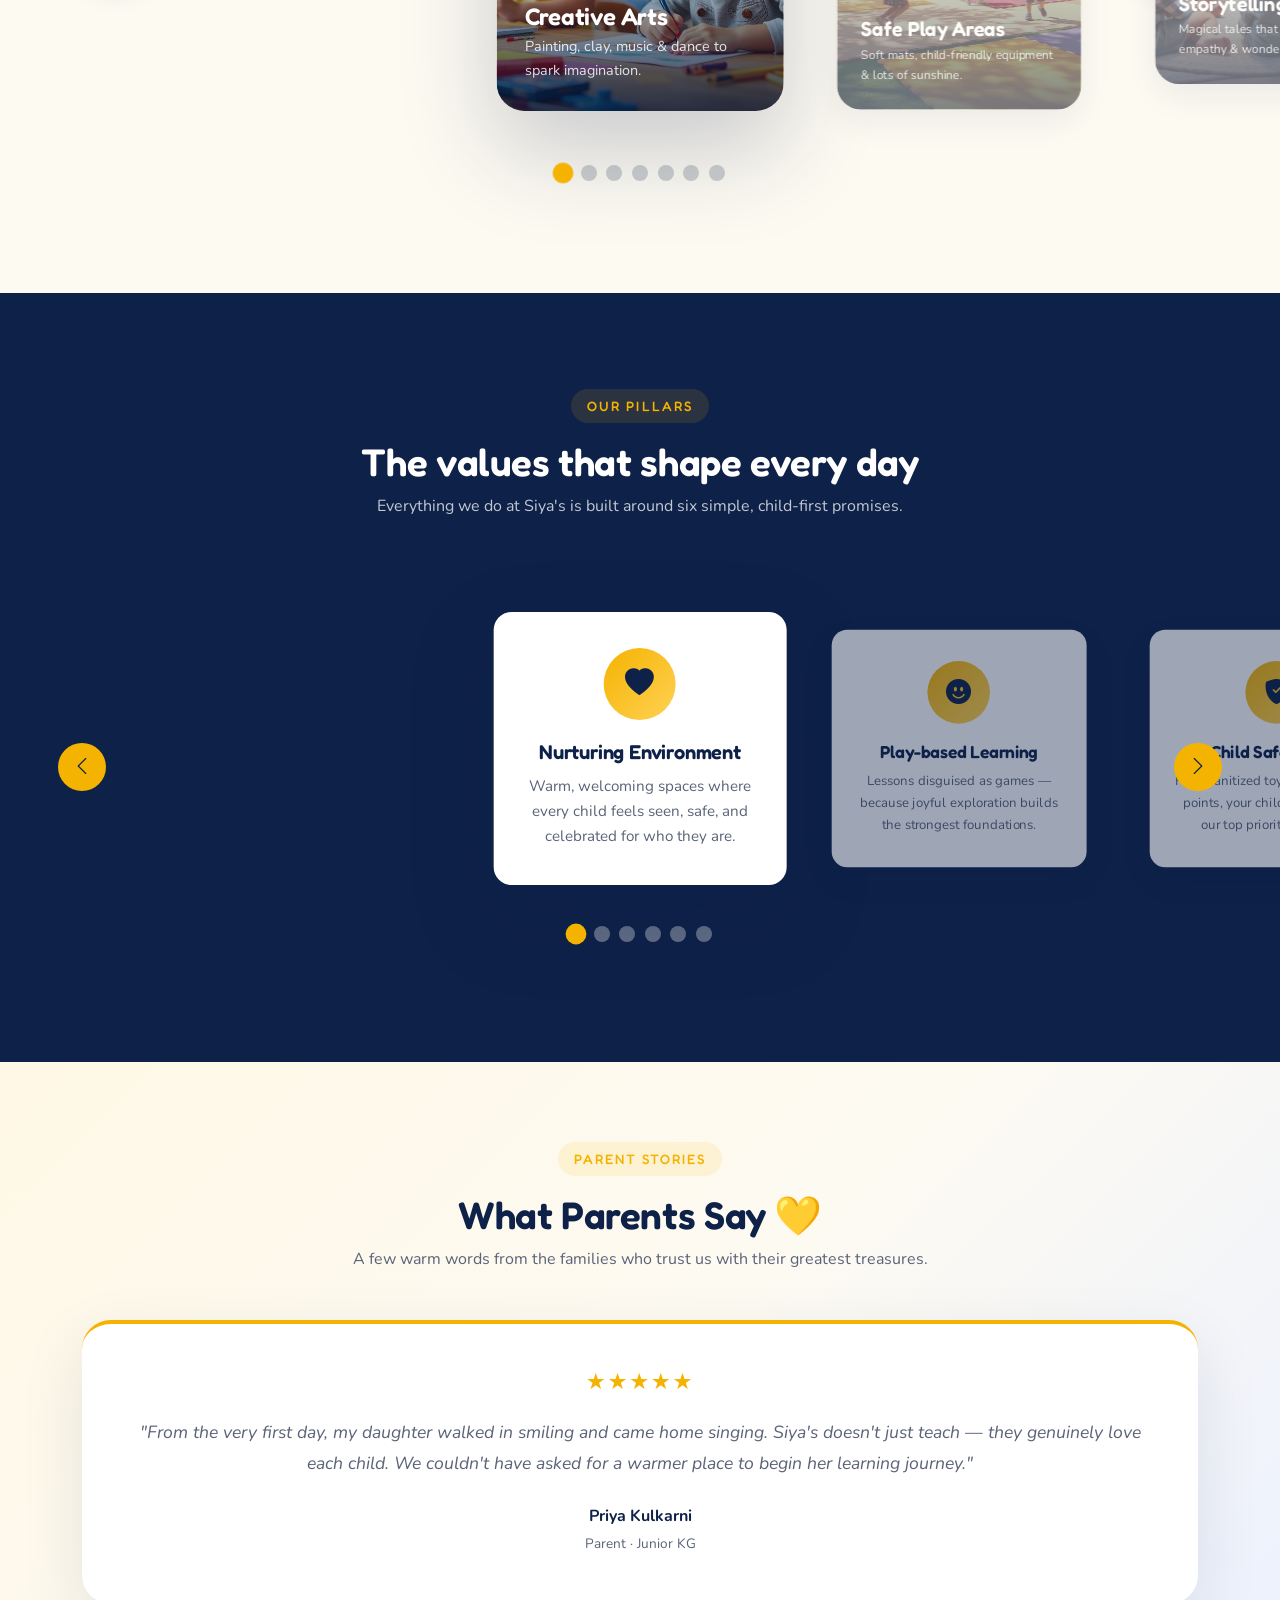
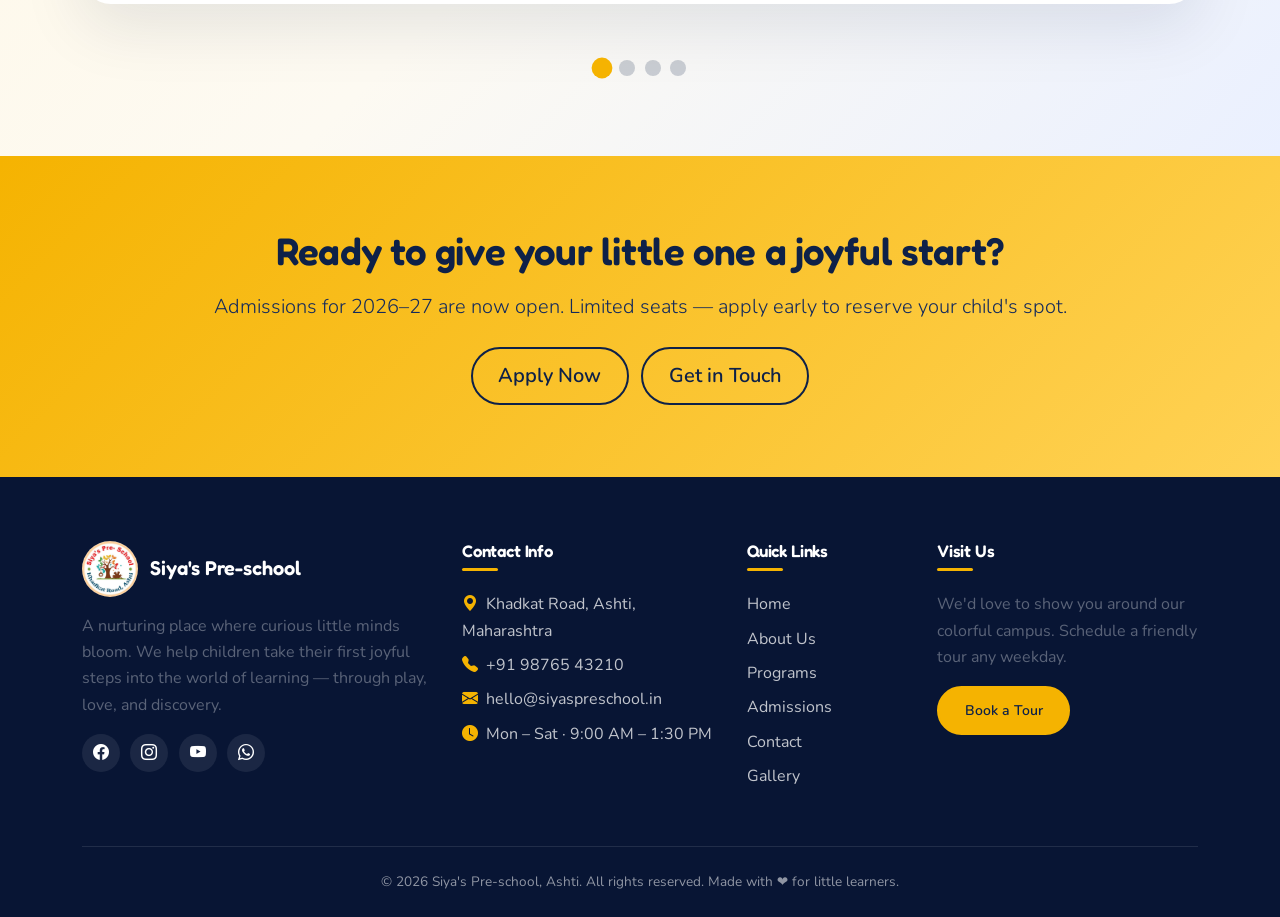
==== commit 0246e313: "Added the newly maded transitions, Optimised Netlify forms, Moved CSS, JS folder in assests" ====
--- a/index.html
+++ b/index.html
@@ -16,8 +16,8 @@
   <link rel="preconnect" href="https://fonts.gstatic.com" crossorigin />
   <link href="https://fonts.googleapis.com/css2?family=Fredoka:wght@400;500;600;700&family=Nunito:wght@400;500;600;700;800&display=swap" rel="stylesheet" />
   <!-- Site styles -->
-  <link rel="stylesheet" href="css/style.css" />
-  
+  <link rel="stylesheet" href="assets/css/style.css" />
+  <link rel="stylesheet" href="assets/css/interactions.css" />
 </head>
 <body>
 <!-- Top announcement bar -->
@@ -109,7 +109,7 @@
     </div>
   </section>
 
-  <!-- Highlights -->
+  <!-- Highlights — 7-card centre-highlighted carousel -->
   <section class="section">
     <div class="container">
       <div class="text-center mb-5">
@@ -117,117 +117,185 @@
         <h2>Bright moments that fill our days</h2>
         <p class="mx-auto" style="max-width: 620px;">From paint-stained fingers to giggle-filled story circles — here's a little window into the joyful rhythm of our pre-school.</p>
       </div>
-      <div class="row g-4 align-items-center">
-        <div class="col-lg-4 col-md-6">
-          <div class="highlight-card">
-            <img src="assets/arts.jpg" alt="Creative arts and crafts session" />
-            <div class="overlay">
-              <div>
-                <h4>Creative Arts</h4>
-                <p>Painting, clay, music & dance to spark imagination.</p>
-              </div>
-            </div>
-          </div>
-        </div>
-        <div class="col-lg-4 col-md-6">
-          <div class="highlight-card featured">
-            <img src="assets/play.jpg" alt="Children playing in safe outdoor area" />
-            <div class="overlay">
-              <div>
-                <h4>Safe Play Areas</h4>
-                <p>Soft mats, child-friendly equipment & lots of sunshine.</p>
-              </div>
-            </div>
-          </div>
-        </div>
-        <div class="col-lg-4 col-md-6 mx-auto">
-          <div class="highlight-card">
-            <img src="assets/story.jpg" alt="Storytelling time at the pre-school" />
-            <div class="overlay">
-              <div>
-                <h4>Storytelling</h4>
-                <p>Magical tales that build language, empathy & wonder.</p>
-              </div>
-            </div>
-          </div>
-        </div>
-      </div>
-    </div>
-  </section>
-
-  <!-- Core Values Carousel (dark) -->
+      <!-- Day carousel -->
+      <div class="day-carousel-wrap">
+        <div class="day-carousel-track">
+          <div class="day-carousel-slide">
+            <div class="highlight-card">
+              <img src="assets/arts.jpg" alt="Creative arts and crafts session" />
+              <div class="overlay"><div><h4>Creative Arts</h4><p>Painting, clay, music &amp; dance to spark imagination.</p></div></div>
+            </div>
+          </div>
+          <div class="day-carousel-slide">
+            <div class="highlight-card featured">
+              <img src="assets/play.jpg" alt="Children playing in safe outdoor area" />
+              <div class="overlay"><div><h4>Safe Play Areas</h4><p>Soft mats, child-friendly equipment &amp; lots of sunshine.</p></div></div>
+            </div>
+          </div>
+          <div class="day-carousel-slide">
+            <div class="highlight-card">
+              <img src="assets/story.jpg" alt="Storytelling time at the pre-school" />
+              <div class="overlay"><div><h4>Storytelling</h4><p>Magical tales that build language, empathy &amp; wonder.</p></div></div>
+            </div>
+          </div>
+          <div class="day-carousel-slide">
+            <div class="highlight-card">
+              <img src="assets/activity.jpg" alt="Morning assembly at Siya's Pre-school" />
+              <div class="overlay"><div><h4>Morning Assembly</h4><p>A joyful start — songs, prayers and smiles to set the day.</p></div></div>
+            </div>
+          </div>
+          <div class="day-carousel-slide">
+            <div class="highlight-card">
+              <img src="assets/classroom.jpg" alt="Lunch and rest time for children" />
+              <div class="overlay"><div><h4>Lunch &amp; Rest</h4><p>Nutritious meals and peaceful rest so little bodies recharge.</p></div></div>
+            </div>
+          </div>
+          <div class="day-carousel-slide">
+            <div class="highlight-card">
+              <img src="assets/hero.jpg" alt="Music time at Siya's Pre-school" />
+              <div class="overlay"><div><h4>Music Time</h4><p>Rhymes, rhythm and instruments that make hearts sing.</p></div></div>
+            </div>
+          </div>
+          <div class="day-carousel-slide">
+            <div class="highlight-card">
+              <img src="assets/principal.jpg" alt="Garden time outdoors" />
+              <div class="overlay"><div><h4>Garden Time</h4><p>Soil, seeds &amp; sunshine — nature is our greatest classroom.</p></div></div>
+            </div>
+          </div>
+        </div>
+        <!-- Arrows -->
+        <button class="day-carousel-btn prev" aria-label="Previous slide"><i class="bi bi-chevron-left"></i></button>
+        <button class="day-carousel-btn next" aria-label="Next slide"><i class="bi bi-chevron-right"></i></button>
+        <!-- Dots -->
+        <div class="day-carousel-dots">
+          <button class="day-carousel-dot active" aria-label="Slide 1"></button>
+          <button class="day-carousel-dot" aria-label="Slide 2"></button>
+          <button class="day-carousel-dot" aria-label="Slide 3"></button>
+          <button class="day-carousel-dot" aria-label="Slide 4"></button>
+          <button class="day-carousel-dot" aria-label="Slide 5"></button>
+          <button class="day-carousel-dot" aria-label="Slide 6"></button>
+          <button class="day-carousel-dot" aria-label="Slide 7"></button>
+        </div>
+      </div>
+    </div>
+  </section>
+
+  <!-- Core Values — Custom Pillars Carousel (dark) -->
   <section class="values-section">
     <div class="container">
       <div class="text-center mb-5">
         <span class="eyebrow">Our Pillars</span>
         <h2>The values that shape every day</h2>
-        <p class="mx-auto" style="max-width: 620px;">Everything we do at Siya's is built around four simple, child-first promises.</p>
-      </div>
-
-      <div id="valuesCarousel" class="carousel slide" data-bs-ride="carousel">
-        <div class="carousel-inner pb-4">
-          <div class="carousel-item active">
-            <div class="row g-4 px-md-5">
-              <div class="col-md-4">
-                <div class="value-card">
-                  <div class="icon"><i class="bi bi-heart-fill"></i></div>
-                  <h5>Nurturing Environment</h5>
-                  <p>Warm, welcoming spaces where every child feels seen, safe, and celebrated for who they are.</p>
-                </div>
-              </div>
-              <div class="col-md-4">
-                <div class="value-card">
-                  <div class="icon"><i class="bi bi-emoji-smile-fill"></i></div>
-                  <h5>Play-based Learning</h5>
-                  <p>Lessons disguised as games — because joyful exploration builds the strongest foundations.</p>
-                </div>
-              </div>
-              <div class="col-md-4">
-                <div class="value-card">
-                  <div class="icon"><i class="bi bi-shield-fill-check"></i></div>
-                  <h5>Child Safety First</h5>
-                  <p>From sanitized toys to secure entry points, your child's wellbeing is our top priority — always.</p>
-                </div>
-              </div>
-            </div>
-          </div>
-          <div class="carousel-item">
-            <div class="row g-4 px-md-5">
-              <div class="col-md-4">
-                <div class="value-card">
-                  <div class="icon"><i class="bi bi-stars"></i></div>
-                  <h5>Individual Attention</h5>
-                  <p>Small classes mean teachers truly know every child — their pace, their passions, their quirks.</p>
-                </div>
-              </div>
-              <div class="col-md-4">
-                <div class="value-card">
-                  <div class="icon"><i class="bi bi-tree-fill"></i></div>
-                  <h5>Connection with Nature</h5>
-                  <p>Garden days, sensory play, and outdoor exploration help kids fall in love with the world around them.</p>
-                </div>
-              </div>
-              <div class="col-md-4">
-                <div class="value-card">
-                  <div class="icon"><i class="bi bi-people-fill"></i></div>
-                  <h5>Family Partnership</h5>
-                  <p>We grow together — through regular updates, parent meets, and an always-open conversation.</p>
-                </div>
-              </div>
-            </div>
-          </div>
-        </div>
-        <button class="carousel-control-prev" type="button" data-bs-target="#valuesCarousel" data-bs-slide="prev">
+        <p class="mx-auto" style="max-width: 620px;">Everything we do at Siya's is built around six simple, child-first promises.</p>
+      </div>
+
+      <div class="pillars-carousel-wrap">
+        <div class="pillars-carousel-track">
+          <div class="pillars-carousel-slide">
+            <div class="value-card">
+              <div class="icon"><i class="bi bi-heart-fill"></i></div>
+              <h5>Nurturing Environment</h5>
+              <p>Warm, welcoming spaces where every child feels seen, safe, and celebrated for who they are.</p>
+            </div>
+          </div>
+          <div class="pillars-carousel-slide">
+            <div class="value-card">
+              <div class="icon"><i class="bi bi-emoji-smile-fill"></i></div>
+              <h5>Play-based Learning</h5>
+              <p>Lessons disguised as games — because joyful exploration builds the strongest foundations.</p>
+            </div>
+          </div>
+          <div class="pillars-carousel-slide">
+            <div class="value-card">
+              <div class="icon"><i class="bi bi-shield-fill-check"></i></div>
+              <h5>Child Safety First</h5>
+              <p>From sanitized toys to secure entry points, your child's wellbeing is our top priority — always.</p>
+            </div>
+          </div>
+          <div class="pillars-carousel-slide">
+            <div class="value-card">
+              <div class="icon"><i class="bi bi-stars"></i></div>
+              <h5>Individual Attention</h5>
+              <p>Small classes mean teachers truly know every child — their pace, their passions, their quirks.</p>
+            </div>
+          </div>
+          <div class="pillars-carousel-slide">
+            <div class="value-card">
+              <div class="icon"><i class="bi bi-tree-fill"></i></div>
+              <h5>Connection with Nature</h5>
+              <p>Garden days, sensory play, and outdoor exploration help kids fall in love with the world around them.</p>
+            </div>
+          </div>
+          <div class="pillars-carousel-slide">
+            <div class="value-card">
+              <div class="icon"><i class="bi bi-people-fill"></i></div>
+              <h5>Family Partnership</h5>
+              <p>We grow together — through regular updates, parent meets, and an always-open conversation.</p>
+            </div>
+          </div>
+        </div>
+        <!-- Prev / Next -->
+        <button class="carousel-control-prev pillars-prev-btn" type="button" aria-label="Previous pillar">
           <i class="bi bi-chevron-left text-navy fs-5"></i>
           <span class="visually-hidden">Previous</span>
         </button>
-        <button class="carousel-control-next" type="button" data-bs-target="#valuesCarousel" data-bs-slide="next">
+        <button class="carousel-control-next pillars-next-btn" type="button" aria-label="Next pillar">
           <i class="bi bi-chevron-right text-navy fs-5"></i>
           <span class="visually-hidden">Next</span>
         </button>
-        <div class="carousel-indicators position-static mt-4">
-          <button type="button" data-bs-target="#valuesCarousel" data-bs-slide-to="0" class="active" aria-label="Slide 1"></button>
-          <button type="button" data-bs-target="#valuesCarousel" data-bs-slide-to="1" aria-label="Slide 2"></button>
+        <!-- Dot indicators -->
+        <div class="pillars-carousel-dots">
+          <button class="pillars-carousel-dot active" aria-label="Pillar 1"></button>
+          <button class="pillars-carousel-dot" aria-label="Pillar 2"></button>
+          <button class="pillars-carousel-dot" aria-label="Pillar 3"></button>
+          <button class="pillars-carousel-dot" aria-label="Pillar 4"></button>
+          <button class="pillars-carousel-dot" aria-label="Pillar 5"></button>
+          <button class="pillars-carousel-dot" aria-label="Pillar 6"></button>
+        </div>
+      </div>
+    </div>
+  </section>
+
+  <!-- Testimonials section (NEW) -->
+  <section class="testimonials-section">
+    <div class="container">
+      <div class="text-center mb-5">
+        <span class="eyebrow">Parent Stories</span>
+        <h2>What Parents Say 💛</h2>
+        <p class="mx-auto" style="max-width: 600px;">A few warm words from the families who trust us with their greatest treasures.</p>
+      </div>
+      <div class="testi-carousel-wrap">
+        <div class="testi-track">
+          <div class="testi-card active">
+            <div class="testi-stars">★★★★★</div>
+            <p class="testi-quote">"From the very first day, my daughter walked in smiling and came home singing. Siya's doesn't just teach — they genuinely love each child. We couldn't have asked for a warmer place to begin her learning journey."</p>
+            <p class="testi-author-name">Priya Kulkarni</p>
+            <p class="testi-author-class">Parent · Junior KG</p>
+          </div>
+          <div class="testi-card">
+            <div class="testi-stars">★★★★★</div>
+            <p class="testi-quote">"As a working parent, I needed to trust that my son was safe and happy when I wasn't there. Siya Ma'am and the teachers go above and beyond — the daily updates, the hugs, the celebrations. Absolutely wonderful school."</p>
+            <p class="testi-author-name">Rahul Deshmukh</p>
+            <p class="testi-author-class">Parent · Senior KG</p>
+          </div>
+          <div class="testi-card">
+            <div class="testi-stars">★★★★★</div>
+            <p class="testi-quote">"My shy little girl has blossomed into a confident speaker since joining Siya's. The storytelling sessions and morning assemblies gave her a voice. I can't thank the team enough for nurturing her at her own pace."</p>
+            <p class="testi-author-name">Sneha Patil</p>
+            <p class="testi-author-class">Parent · Nursery</p>
+          </div>
+          <div class="testi-card">
+            <div class="testi-stars">★★★★★</div>
+            <p class="testi-quote">"The school feels like an extension of home. Clean, colourful, and full of love. Our son now recognises letters, counts to fifty, and — most importantly — runs to school every morning. That says everything!"</p>
+            <p class="testi-author-name">Amit &amp; Kavita Joshi</p>
+            <p class="testi-author-class">Parents · Junior KG</p>
+          </div>
+        </div>
+        <div class="testi-dots">
+          <button class="testi-dot active" aria-label="Testimonial 1"></button>
+          <button class="testi-dot" aria-label="Testimonial 2"></button>
+          <button class="testi-dot" aria-label="Testimonial 3"></button>
+          <button class="testi-dot" aria-label="Testimonial 4"></button>
         </div>
       </div>
     </div>
@@ -297,8 +365,12 @@
   </footer>
 
 
+  <!-- Mobile Apply FAB (visible on mobile only) -->
+  <a href="admissions.html" class="mobile-apply-fab" id="mobileApplyFab" aria-label="Apply Now">✏️ Apply Now</a>
+
   <!-- Bootstrap JS Bundle -->
   <script src="https://cdn.jsdelivr.net/npm/bootstrap@5.3.3/dist/js/bootstrap.bundle.min.js"></script>
-  <script src="js/main.js"></script>
+  <script src="assets/js/main.js"></script>
+  <script src="assets/js/interactions.js"></script>
 </body>
 </html>
--- a/assets/css/style.css
+++ b/assets/css/style.css
@@ -0,0 +1,654 @@
+/* ==========================================================================
+   Siya's Pre-school — Global Stylesheet
+   Design tokens, components and overrides on top of Bootstrap 5
+   ========================================================================== */
+
+:root {
+  --navy: #0e2148;
+  --navy-soft: #142a5c;
+  --navy-deep: #081534;
+  --gold: #f5b301;
+  --gold-soft: #ffd255;
+  --cream: #fdfaf2;
+  --light: #f4f6fa;
+  --grey-100: #eceff5;
+  --text-muted: #5a6378;
+  --shadow-sm: 0 6px 18px rgba(14, 33, 72, 0.08);
+  --shadow-md: 0 14px 40px rgba(14, 33, 72, 0.12);
+  --shadow-lg: 0 24px 60px rgba(14, 33, 72, 0.18);
+  --radius-sm: 12px;
+  --radius-md: 18px;
+  --radius-lg: 28px;
+  --radius-pill: 999px;
+}
+
+/* ----- Base ----- */
+html { scroll-behavior: smooth; }
+body {
+  font-family: 'Nunito', system-ui, -apple-system, Segoe UI, Roboto, sans-serif;
+  color: var(--navy);
+  background: var(--cream);
+  font-size: 1rem;
+  line-height: 1.65;
+}
+h1, h2, h3, h4, h5, h6 {
+  font-family: 'Fredoka', 'Nunito', sans-serif;
+  font-weight: 600;
+  color: var(--navy);
+  letter-spacing: -0.01em;
+}
+h1 { font-size: clamp(2.2rem, 4vw, 3.6rem); line-height: 1.15; }
+h2 { font-size: clamp(1.8rem, 3vw, 2.6rem); line-height: 1.2; }
+p  { color: var(--text-muted); }
+a  { color: var(--navy); text-decoration: none; transition: color .2s ease; }
+a:hover { color: var(--gold); }
+
+/* ----- Utility ----- */
+.bg-navy   { background: var(--navy) !important; color: #fff; }
+.bg-cream  { background: var(--cream) !important; }
+.bg-light-grey { background: var(--light) !important; }
+.text-gold { color: var(--gold) !important; }
+.text-navy { color: var(--navy) !important; }
+.rounded-xl { border-radius: var(--radius-md) !important; }
+.rounded-2xl { border-radius: var(--radius-lg) !important; }
+.shadow-soft { box-shadow: var(--shadow-sm); }
+.shadow-soft-lg { box-shadow: var(--shadow-md); }
+.section { padding: 5rem 0; }
+.section-sm { padding: 3.5rem 0; }
+.eyebrow {
+  display: inline-block;
+  font-family: 'Fredoka', sans-serif;
+  font-weight: 500;
+  font-size: .85rem;
+  letter-spacing: .15em;
+  text-transform: uppercase;
+  color: var(--gold);
+  background: rgba(245, 179, 1, 0.12);
+  padding: .35rem 1rem;
+  border-radius: var(--radius-pill);
+  margin-bottom: 1rem;
+}
+
+/* ----- Buttons ----- */
+.btn {
+  border-radius: var(--radius-pill);
+  font-weight: 600;
+  padding: .75rem 1.6rem;
+  transition: all .25s ease;
+  border: 2px solid transparent;
+}
+.btn-primary-gold {
+  background: var(--gold);
+  color: var(--navy);
+  border-color: var(--gold);
+}
+.btn-primary-gold:hover {
+  background: var(--gold-soft);
+  border-color: var(--gold-soft);
+  color: var(--navy);
+  transform: translateY(-2px);
+  box-shadow: 0 10px 24px rgba(245, 179, 1, 0.4);
+}
+.btn-outline-navy {
+  background: transparent;
+  color: var(--navy);
+  border-color: var(--navy);
+}
+.btn-outline-navy:hover {
+  background: var(--navy);
+  color: #fff;
+  transform: translateY(-2px);
+  box-shadow: 0 10px 24px rgba(14,33,72,0.25);
+}
+.btn-outline-light {
+  background: transparent;
+  color: #fff;
+  border-color: rgba(255,255,255,.45);
+}
+.btn-outline-light:hover {
+  background: #fff;
+  color: var(--navy);
+}
+
+/* ----- Announcement bar ----- */
+.announcement {
+  background: var(--navy-deep);
+  color: var(--gold);
+  text-align: center;
+  font-size: .9rem;
+  padding: .5rem 1rem;
+  font-weight: 500;
+  letter-spacing: .02em;
+}
+.announcement a { color: var(--gold); text-decoration: underline; }
+
+/* ----- Navbar ----- */
+.navbar-brand-custom {
+  display: flex; align-items: center; gap: .75rem;
+  font-family: 'Fredoka', sans-serif;
+  font-weight: 600;
+  font-size: 1.35rem;
+  color: var(--navy) !important;
+}
+.navbar-brand-custom img {
+  width: 48px; height: 48px; border-radius: 50%; object-fit: cover;
+  box-shadow: var(--shadow-sm);
+}
+.brand-sub {
+  display: block;
+  font-size: .7rem;
+  font-weight: 400;
+  color: var(--text-muted);
+  letter-spacing: .12em;
+  text-transform: uppercase;
+  margin-top: -2px;
+}
+.navbar-custom {
+  background: rgba(255,255,255,0.95);
+  backdrop-filter: saturate(160%) blur(10px);
+  box-shadow: 0 2px 14px rgba(14, 33, 72, .06);
+  padding: .75rem 0;
+}
+.navbar-custom .nav-link {
+  color: var(--navy) !important;
+  font-weight: 600;
+  font-size: .95rem;
+  margin: 0 .35rem;
+  padding: .5rem 1rem !important;
+  border-radius: var(--radius-pill);
+  transition: all .2s;
+}
+.navbar-custom .nav-link:hover { background: var(--light); color: var(--navy) !important; }
+.navbar-custom .nav-link.active {
+  background: var(--navy); color: #fff !important;
+}
+.navbar-custom .nav-cta {
+  background: var(--gold); color: var(--navy) !important;
+  padding: .55rem 1.3rem !important;
+}
+.navbar-custom .nav-cta:hover { background: var(--gold-soft); }
+
+/* ----- Hero ----- */
+.hero {
+  position: relative;
+  padding: 6rem 0 9rem;
+  background: linear-gradient(135deg, #fff8e6 0%, var(--cream) 50%, #eaf0ff 100%);
+  overflow: hidden;
+}
+.hero::before {
+  content: ""; position: absolute; top: -120px; right: -120px;
+  width: 380px; height: 380px; border-radius: 50%;
+  background: radial-gradient(circle, rgba(245,179,1,.25), transparent 70%);
+}
+.hero::after {
+  content: ""; position: absolute; bottom: -120px; left: -120px;
+  width: 360px; height: 360px; border-radius: 50%;
+  background: radial-gradient(circle, rgba(14,33,72,.12), transparent 70%);
+}
+.hero-content { position: relative; z-index: 2; }
+.hero-img-wrap {
+  position: relative; z-index: 2;
+  border-radius: var(--radius-lg);
+  overflow: hidden;
+  box-shadow: var(--shadow-lg);
+  transform: rotate(-1deg);
+}
+.hero-img-wrap img { width: 100%; height: 100%; object-fit: cover; display: block; }
+
+.hero-cards { margin-top: -5rem; position: relative; z-index: 5; }
+.info-card {
+  background: #fff; border-radius: var(--radius-md);
+  padding: 1.75rem; box-shadow: var(--shadow-md);
+  height: 100%;
+  transition: transform .3s ease, box-shadow .3s ease;
+  border-top: 4px solid var(--gold);
+}
+.info-card:hover { transform: translateY(-6px); box-shadow: var(--shadow-lg); }
+.info-card .icon {
+  width: 52px; height: 52px; border-radius: var(--radius-sm);
+  display: inline-flex; align-items: center; justify-content: center;
+  background: rgba(245,179,1,.15); color: var(--gold);
+  font-size: 1.4rem; margin-bottom: 1rem;
+}
+.info-card h5 { margin-bottom: .5rem; }
+.info-card p  { margin-bottom: 0; font-size: .92rem; }
+
+/* ----- Highlight cards ----- */
+.highlight-card {
+  position: relative;
+  border-radius: var(--radius-lg);
+  overflow: hidden;
+  box-shadow: var(--shadow-md);
+  height: 360px;
+  transition: transform .35s ease, box-shadow .35s ease;
+}
+.highlight-card.featured { height: 420px; }
+.highlight-card img {
+  width: 100%; height: 100%; object-fit: cover;
+  transition: transform .6s ease;
+}
+.highlight-card:hover { transform: translateY(-6px); box-shadow: var(--shadow-lg); }
+.highlight-card:hover img { transform: scale(1.06); }
+.highlight-card .overlay {
+  position: absolute; inset: 0;
+  background: linear-gradient(to top, rgba(8,21,52,.85) 0%, rgba(8,21,52,0) 55%);
+  display: flex; align-items: flex-end; padding: 1.75rem;
+}
+.highlight-card .overlay h4 { color: #fff; margin: 0; }
+.highlight-card .overlay p  { color: rgba(255,255,255,.85); margin: .25rem 0 0; font-size: .9rem; }
+
+/* ----- CTA section ----- */
+/* Gold-gradient call-to-action band that appears at the bottom of each page.
+   Buttons here should be .btn-outline-navy (navy border+text → fills navy on hover)
+   or .btn-primary-gold (gold bg → stays gold on hover).                    */
+.cta-section {
+  background: linear-gradient(135deg, var(--gold) 0%, var(--gold-soft) 100%);
+  padding: 5rem 0;
+  text-align: center;
+}
+.cta-section h2 { color: var(--navy); }
+.cta-section p  { color: rgba(14,33,72,0.75); }
+
+/* ----- Values carousel (dark section) ----- */
+.values-section {
+  background: var(--navy);
+  color: #fff;
+  padding: 6rem 0;
+  position: relative;
+}
+.values-section h2 { color: #fff; }
+.values-section p  { color: rgba(255,255,255,.75); }
+.value-card {
+  background: #fff;
+  border-radius: var(--radius-md);
+  padding: 2.25rem 1.75rem;
+  height: 100%;
+  text-align: center;
+  box-shadow: var(--shadow-md);
+}
+.value-card .icon {
+  width: 72px; height: 72px; border-radius: 50%;
+  margin: 0 auto 1.25rem;
+  background: linear-gradient(135deg, var(--gold) 0%, var(--gold-soft) 100%);
+  color: var(--navy);
+  display: inline-flex; align-items: center; justify-content: center;
+  font-size: 1.8rem;
+}
+.value-card h5 { margin-bottom: .6rem; }
+.value-card p  { color: var(--text-muted); margin: 0; font-size: .95rem; }
+
+.carousel-control-prev, .carousel-control-next {
+  width: 48px; height: 48px; top: 50%; transform: translateY(-50%);
+  background: var(--gold); border-radius: 50%; opacity: 1;
+}
+.carousel-control-prev { left: -24px; }
+.carousel-control-next { right: -24px; }
+.carousel-indicators [data-bs-target] {
+  background-color: var(--gold); width: 10px; height: 10px; border-radius: 50%;
+}
+
+/* ----- CTA section ----- */
+.cta-section {
+  background: linear-gradient(135deg, var(--gold) 0%, var(--gold-soft) 100%);
+  color: var(--navy);
+  padding: 4.5rem 0;
+}
+.cta-section h2 { color: var(--navy); }
+.cta-section p  { color: var(--navy-soft); }
+
+/* ----- Page hero (sub-pages) ----- */
+.page-hero {
+  background: var(--navy);
+  color: #fff;
+  padding: 5.5rem 0 4rem;
+  position: relative;
+  overflow: hidden;
+}
+.page-hero::after {
+  content: ""; position: absolute; right: -100px; bottom: -100px;
+  width: 300px; height: 300px; border-radius: 50%;
+  background: radial-gradient(circle, rgba(245,179,1,.2), transparent 70%);
+}
+.page-hero h1 { color: #fff; }
+.page-hero p  { color: rgba(255,255,255,.8); max-width: 640px; }
+.breadcrumb-custom { background: transparent; padding: 0; margin-bottom: 1rem; font-size: .9rem; }
+.breadcrumb-custom a { color: var(--gold); }
+.breadcrumb-custom .breadcrumb-item.active { color: rgba(255,255,255,.7); }
+
+/* ----- About / methodology ----- */
+.method-card {
+  background: #fff; border-radius: var(--radius-md);
+  padding: 2rem 1.5rem; height: 100%;
+  border: 1px solid var(--grey-100);
+  transition: all .25s ease;
+}
+.method-card:hover { border-color: var(--gold); box-shadow: var(--shadow-md); transform: translateY(-4px); }
+.method-card .num {
+  font-family: 'Fredoka', sans-serif; font-size: 2.5rem; font-weight: 600;
+  color: var(--gold); line-height: 1; margin-bottom: .75rem; display: block;
+}
+
+.principal-img {
+  border-radius: var(--radius-lg);
+  overflow: hidden; box-shadow: var(--shadow-lg);
+  position: relative;
+}
+.principal-img img { width: 100%; display: block; }
+.principal-img::before {
+  content: ""; position: absolute; inset: -20px -20px auto auto;
+  width: 120px; height: 120px; background: var(--gold);
+  border-radius: var(--radius-lg); z-index: -1;
+}
+
+/* ----- Programs ----- */
+.program-card {
+  background: #fff; border-radius: var(--radius-md);
+  padding: 2rem 1.75rem; height: 100%;
+  box-shadow: var(--shadow-sm);
+  border-left: 5px solid var(--gold);
+  transition: all .25s ease;
+}
+.program-card:hover { transform: translateY(-6px); box-shadow: var(--shadow-md); }
+.program-card .age {
+  display: inline-block; background: var(--light);
+  color: var(--navy); font-weight: 600; font-size: .8rem;
+  padding: .3rem .85rem; border-radius: var(--radius-pill);
+  margin-bottom: 1rem;
+}
+.program-card ul { padding-left: 1.1rem; color: var(--text-muted); }
+.program-card ul li { margin-bottom: .35rem; font-size: .92rem; }
+
+.alt-row { padding: 3.5rem 0; }
+.alt-row img { border-radius: var(--radius-md); box-shadow: var(--shadow-md); width: 100%; }
+.alt-row .feat-list { list-style: none; padding: 0; margin-top: 1rem; }
+.alt-row .feat-list li {
+  padding: .4rem 0 .4rem 1.75rem; position: relative; color: var(--navy);
+}
+.alt-row .feat-list li::before {
+  content: "✓"; position: absolute; left: 0; top: .35rem;
+  width: 22px; height: 22px; border-radius: 50%;
+  background: var(--gold); color: var(--navy);
+  font-size: .75rem; font-weight: 700;
+  display: inline-flex; align-items: center; justify-content: center;
+}
+
+/* ----- Admissions ----- */
+.step-card {
+  background: #fff; border-radius: var(--radius-md);
+  padding: 2rem 1.5rem; text-align: center; height: 100%;
+  box-shadow: var(--shadow-sm);
+  position: relative;
+}
+.step-card .step-num {
+  width: 48px; height: 48px; border-radius: 50%;
+  background: var(--navy); color: var(--gold);
+  display: inline-flex; align-items: center; justify-content: center;
+  font-family: 'Fredoka', sans-serif; font-weight: 600; font-size: 1.2rem;
+  margin-bottom: 1rem;
+}
+.step-card h5 { margin-bottom: .5rem; }
+
+.accordion-custom .accordion-item {
+  border: 1px solid var(--grey-100);
+  border-radius: var(--radius-md) !important;
+  margin-bottom: .75rem; overflow: hidden;
+  box-shadow: var(--shadow-sm);
+}
+.accordion-custom .accordion-button {
+  font-weight: 600; color: var(--navy); padding: 1.1rem 1.5rem;
+  background: #fff;
+}
+.accordion-custom .accordion-button:not(.collapsed) {
+  background: var(--cream); color: var(--navy); box-shadow: none;
+}
+.accordion-custom .accordion-button:focus {
+  box-shadow: none; border-color: var(--gold);
+}
+.accordion-custom .accordion-body { color: var(--text-muted); padding: 0 1.5rem 1.25rem; }
+
+.form-card {
+  background: #fff; border-radius: var(--radius-lg);
+  padding: 2.5rem; box-shadow: var(--shadow-md);
+}
+.form-control, .form-select {
+  border: 1.5px solid var(--grey-100);
+  border-radius: var(--radius-sm);
+  padding: .75rem 1rem;
+  font-size: .95rem;
+}
+.form-control:focus, .form-select:focus {
+  border-color: var(--gold);
+  box-shadow: 0 0 0 .2rem rgba(245,179,1,.2);
+}
+.form-label { font-weight: 600; color: var(--navy); margin-bottom: .5rem; font-size: .9rem; }
+
+/* ----- Contact ----- */
+.contact-card {
+  background: #fff; border-radius: var(--radius-md);
+  padding: 2rem 1.5rem; text-align: center; height: 100%;
+  box-shadow: var(--shadow-sm);
+  border-bottom: 4px solid var(--gold);
+  transition: all .25s ease;
+}
+.contact-card:hover { transform: translateY(-6px); box-shadow: var(--shadow-md); }
+.contact-card .icon {
+  width: 60px; height: 60px; border-radius: 50%;
+  background: rgba(245,179,1,.15); color: var(--gold);
+  font-size: 1.5rem; display: inline-flex; align-items: center; justify-content: center;
+  margin-bottom: 1rem;
+}
+.contact-card h5 { margin-bottom: .5rem; }
+.contact-card a { color: var(--text-muted); }
+.contact-card a:hover { color: var(--gold); }
+
+.map-wrap {
+  border-radius: var(--radius-md);
+  overflow: hidden;
+  box-shadow: var(--shadow-md);
+  height: 420px;
+}
+.map-wrap iframe { width: 100%; height: 100%; border: 0; display: block; }
+
+/* ----- Footer ----- */
+.footer {
+  background: var(--navy-deep);
+  color: rgba(255,255,255,.75);
+  padding: 4rem 0 1.5rem;
+}
+.footer h5 {
+  color: #fff; font-size: 1.05rem;
+  margin-bottom: 1.25rem;
+  position: relative; padding-bottom: .65rem;
+}
+.footer h5::after {
+  content: ""; position: absolute; left: 0; bottom: 0;
+  width: 36px; height: 3px; background: var(--gold); border-radius: 2px;
+}
+.footer a { color: rgba(255,255,255,.75); }
+.footer a:hover { color: var(--gold); }
+.footer ul { list-style: none; padding: 0; margin: 0; }
+.footer ul li { margin-bottom: .5rem; }
+.footer .brand-row { display: flex; align-items: center; gap: .75rem; margin-bottom: 1rem; }
+.footer .brand-row img { width: 56px; height: 56px; border-radius: 50%; }
+.footer .brand-row span { font-family: 'Fredoka', sans-serif; font-size: 1.25rem; color: #fff; font-weight: 600; }
+.social-row { display: flex; gap: .65rem; margin-top: 1rem; }
+.social-row a {
+  width: 38px; height: 38px; border-radius: 50%;
+  background: rgba(255,255,255,.08);
+  color: #fff !important;
+  display: inline-flex; align-items: center; justify-content: center;
+  transition: all .25s;
+}
+.social-row a:hover { background: var(--gold); color: var(--navy) !important; transform: translateY(-3px); }
+.footer-bottom {
+  border-top: 1px solid rgba(255,255,255,.1);
+  margin-top: 3rem; padding-top: 1.5rem;
+  font-size: .85rem; color: rgba(255,255,255,.55);
+}
+
+/* ----- Responsive tweaks ----- */
+@media (max-width: 991px) {
+  .hero { padding: 4rem 0 7rem; }
+  .hero-img-wrap { margin-top: 2.5rem; transform: none; }
+  .highlight-card, .highlight-card.featured { height: 280px; }
+  .carousel-control-prev { left: 4px; }
+  .carousel-control-next { right: 4px; }
+}
+@media (max-width: 575px) {
+  .section { padding: 3.5rem 0; }
+  .form-card { padding: 1.5rem; }
+  .navbar-brand-custom { font-size: 1.1rem; }
+  .navbar-brand-custom img { width: 42px; height: 42px; }
+}
+
+/* ==========================================================================
+   Gallery Page
+   ========================================================================== */
+.gallery-hero {
+  background: linear-gradient(135deg, var(--cream) 0%, #fff7df 100%);
+  padding: 4.5rem 0 3rem;
+  text-align: center;
+}
+.gallery-hero .eyebrow {
+  display: inline-block;
+  background: var(--gold);
+  color: var(--navy);
+  padding: 0.35rem 0.9rem;
+  border-radius: var(--radius-pill);
+  font-weight: 700;
+  font-size: 0.85rem;
+  letter-spacing: 0.04em;
+  text-transform: uppercase;
+  margin-bottom: 1rem;
+}
+.gallery-hero p { color: var(--text-muted); max-width: 720px; margin: 0.75rem auto 0; }
+
+/* Filter chips */
+.gallery-filter {
+  display: flex; flex-wrap: wrap; justify-content: center; gap: 0.6rem;
+  margin: 2rem 0 2.5rem;
+}
+.gallery-filter .chip {
+  border: 2px solid var(--navy);
+  background: transparent;
+  color: var(--navy);
+  padding: 0.5rem 1.2rem;
+  border-radius: var(--radius-pill);
+  font-weight: 700;
+  font-size: 0.95rem;
+  cursor: pointer;
+  transition: all 0.25s ease;
+}
+.gallery-filter .chip:hover { background: var(--navy); color: #fff; }
+.gallery-filter .chip.active { background: var(--gold); border-color: var(--gold); color: var(--navy); }
+
+/* Photo grid */
+.gallery-grid {
+  display: grid;
+  grid-template-columns: repeat(auto-fill, minmax(260px, 1fr));
+  gap: 1.25rem;
+  padding-bottom: 4rem;
+}
+.gallery-item {
+  position: relative;
+  border-radius: var(--radius-md);
+  overflow: hidden;
+  box-shadow: var(--shadow-sm);
+  cursor: pointer;
+  background: #fff;
+  transition: transform 0.35s ease, box-shadow 0.35s ease;
+  aspect-ratio: 4 / 3;
+}
+.gallery-item:hover { transform: translateY(-6px); box-shadow: var(--shadow-md); }
+.gallery-item img {
+  width: 100%; height: 100%; object-fit: cover;
+  transition: transform 0.6s ease;
+}
+.gallery-item:hover img { transform: scale(1.06); }
+.gallery-item .overlay {
+  position: absolute; inset: 0;
+  background: linear-gradient(180deg, rgba(14,33,72,0) 50%, rgba(14,33,72,0.85) 100%);
+  display: flex; align-items: flex-end; padding: 1rem 1.1rem;
+  opacity: 0; transition: opacity 0.3s ease;
+}
+.gallery-item:hover .overlay { opacity: 1; }
+.gallery-item .overlay span { color: #fff; font-weight: 700; font-size: 0.95rem; }
+
+/* Featured / Press section */
+.featured-press {
+  background: var(--navy);
+  color: #fff;
+  padding: 4.5rem 0;
+}
+.featured-press h2 { color: #fff; }
+.featured-press .section-sub { color: rgba(255,255,255,0.75); max-width: 720px; margin: 0.75rem auto 0; }
+.press-card {
+  background: #fff;
+  border-radius: var(--radius-md);
+  overflow: hidden;
+  box-shadow: var(--shadow-md);
+  height: 100%;
+  display: flex; flex-direction: column;
+  transition: transform 0.3s ease;
+}
+.press-card:hover { transform: translateY(-6px); }
+.press-card .press-thumb {
+  aspect-ratio: 4 / 3;
+  overflow: hidden;
+  background: var(--grey-100);
+  cursor: pointer;
+}
+.press-card .press-thumb img { width: 100%; height: 100%; object-fit: cover; transition: transform 0.5s ease; }
+.press-card:hover .press-thumb img { transform: scale(1.05); }
+.press-card .press-body { padding: 1.25rem 1.4rem 1.5rem; flex: 1; display: flex; flex-direction: column; }
+.press-card .press-badge {
+  display: inline-block;
+  background: var(--gold);
+  color: var(--navy);
+  font-weight: 700;
+  font-size: 0.75rem;
+  letter-spacing: 0.05em;
+  text-transform: uppercase;
+  padding: 0.25rem 0.7rem;
+  border-radius: var(--radius-pill);
+  margin-bottom: 0.6rem;
+  align-self: flex-start;
+}
+.press-card h5 { color: var(--navy); margin-bottom: 0.4rem; font-size: 1.1rem; }
+.press-card .press-meta { color: var(--text-muted); font-size: 0.85rem; margin-bottom: 0.6rem; }
+.press-card p { color: var(--text-muted); font-size: 0.95rem; margin-bottom: 0; }
+
+/* Lightbox */
+.lightbox {
+  position: fixed; inset: 0;
+  background: rgba(8, 21, 52, 0.92);
+  display: none;
+  align-items: center; justify-content: center;
+  z-index: 1080;
+  padding: 1.5rem;
+  animation: fadeIn 0.25s ease;
+}
+.lightbox.open { display: flex; }
+.lightbox img {
+  max-width: 95%; max-height: 88vh;
+  border-radius: var(--radius-md);
+  box-shadow: var(--shadow-lg);
+}
+.lightbox .lb-close {
+  position: absolute; top: 1.2rem; right: 1.4rem;
+  background: var(--gold); color: var(--navy);
+  border: none; width: 44px; height: 44px;
+  border-radius: 50%;
+  font-size: 1.4rem; font-weight: 700;
+  cursor: pointer;
+  display: flex; align-items: center; justify-content: center;
+  box-shadow: var(--shadow-md);
+}
+.lightbox .lb-caption {
+  position: absolute; bottom: 1.5rem; left: 50%; transform: translateX(-50%);
+  color: #fff; font-weight: 600; background: rgba(0,0,0,0.4);
+  padding: 0.5rem 1rem; border-radius: var(--radius-pill);
+  font-size: 0.95rem;
+  max-width: 90%; text-align: center;
+}
+@keyframes fadeIn { from { opacity: 0; } to { opacity: 1; } }
--- a/assets/css/interactions.css
+++ b/assets/css/interactions.css
@@ -0,0 +1,533 @@
+/* ==========================================================================
+   Siya's Pre-school — interactions.css
+   All new animation / interaction styles.
+   Wrapped in prefers-reduced-motion where applicable.
+   1 rem = 10px (per project rule)
+   ========================================================================== */
+
+/* ── 0. Reduced-motion guard ───────────────────────────────────────────── */
+/* Default: keep static fallbacks so the page still looks fine when motion  */
+/* is reduced. Animations are gated by the no-preference media query.       */
+
+/* ── 3. Scroll fade-up (base state — always visible without motion pref) ── */
+.fade-up {
+  opacity: 0;
+  transform: translateY(3rem);
+  transition: opacity 0.5s ease-out, transform 0.5s ease-out;
+}
+.fade-up.visible {
+  opacity: 1;
+  transform: translateY(0);
+}
+
+/* stagger delays for sibling cards */
+.fade-up[data-delay="1"] { transition-delay: 0.1s; }
+.fade-up[data-delay="2"] { transition-delay: 0.2s; }
+.fade-up[data-delay="3"] { transition-delay: 0.3s; }
+.fade-up[data-delay="4"] { transition-delay: 0.4s; }
+.fade-up[data-delay="5"] { transition-delay: 0.5s; }
+.fade-up[data-delay="6"] { transition-delay: 0.6s; }
+
+/* ── 14. Method step slide-in (base states) ──────────────────────────── */
+.method-step-left {
+  opacity: 0;
+  transform: translateX(-5rem);
+  transition: opacity 0.55s ease-out, transform 0.55s ease-out;
+}
+.method-step-right {
+  opacity: 0;
+  transform: translateX(5rem);
+  transition: opacity 0.55s ease-out, transform 0.55s ease-out;
+}
+.method-step-left.visible,
+.method-step-right.visible {
+  opacity: 1;
+  transform: translateX(0);
+}
+.method-step-left[data-delay="2"],
+.method-step-right[data-delay="2"] { transition-delay: 0.15s; }
+.method-step-left[data-delay="3"],
+.method-step-right[data-delay="3"] { transition-delay: 0.3s; }
+.method-step-left[data-delay="4"],
+.method-step-right[data-delay="4"] { transition-delay: 0.45s; }
+
+/* ============================================================
+   Everything below is inside prefers-reduced-motion: no-preference
+   ============================================================ */
+@media (prefers-reduced-motion: no-preference) {
+
+  /* ── 9. Logo bounce on load ──────────────────────────────────────────── */
+  @keyframes logoBounce {
+    0%   { transform: translateY(-1rem); }
+    50%  { transform: translateY(0.4rem); }
+    75%  { transform: translateY(-0.3rem); }
+    100% { transform: translateY(0); }
+  }
+  .navbar-brand-custom img {
+    animation: logoBounce 0.65s cubic-bezier(0.36,0.07,0.19,0.97) both;
+  }
+
+  /* ── 10. Announcement bar ticker ─────────────────────────────────────── */
+  @keyframes ticker {
+    0%   { transform: translateX(0); }
+    100% { transform: translateX(-50%); }
+  }
+  .announcement-inner {
+    display: inline-block;
+    white-space: nowrap;
+    animation: ticker 22s linear infinite;
+  }
+  .announcement:hover .announcement-inner {
+    animation-play-state: paused;
+  }
+  /* Hide original text content — JS will inject .announcement-inner */
+  .announcement { overflow: hidden; white-space: nowrap; }
+
+  /* ── 8. Nav link sliding underline ───────────────────────────────────── */
+  .navbar-custom .nav-link:not(.nav-cta) {
+    position: relative;
+  }
+  .navbar-custom .nav-link:not(.nav-cta)::after {
+    content: '';
+    position: absolute;
+    bottom: 0.3rem;
+    left: 1rem;
+    width: 0;
+    height: 0.2rem;
+    background: var(--gold);
+    border-radius: 9.9rem;
+    transition: width 0.25s ease;
+  }
+  .navbar-custom .nav-link:not(.nav-cta):hover::after,
+  .navbar-custom .nav-link:not(.nav-cta).active::after {
+    width: calc(100% - 2rem);
+  }
+
+  /* ── 6. CTA button pulse ─────────────────────────────────────────────── */
+  /* Use animation-play-state pause on hover instead of animation:none
+     so the button doesn't abruptly jump/blink when you hover over it.  */
+  @keyframes ctaPulse {
+    0%, 100% { transform: scale(1); }
+    50%       { transform: scale(1.04); }
+  }
+  .hero .btn-primary-gold,
+  .hero .btn-outline-navy {
+    animation: ctaPulse 2.2s ease-in-out infinite;
+  }
+  .hero .btn-primary-gold:hover,
+  .hero .btn-outline-navy:hover {
+    animation-play-state: paused;
+  }
+
+  /* ── 7. Hero floating SVG shapes ────────────────────────────────────── */
+  .hero-float-shapes {
+    position: absolute;
+    inset: 0;
+    pointer-events: none;
+    z-index: 1;
+    overflow: hidden;
+  }
+  .hero-float-shape {
+    position: absolute;
+    opacity: 0.15;
+    user-select: none;
+  }
+  @keyframes floatA {
+    0%,100% { transform: translateY(0) rotate(0deg); }
+    50%      { transform: translateY(-1.8rem) rotate(12deg); }
+  }
+  @keyframes floatB {
+    0%,100% { transform: translateY(0) rotate(0deg); }
+    50%      { transform: translateY(2rem) rotate(-10deg); }
+  }
+  @keyframes floatC {
+    0%,100% { transform: translateY(0) rotate(0deg); }
+    50%      { transform: translateY(-1.2rem) rotate(8deg); }
+  }
+  @keyframes floatD {
+    0%,100% { transform: translateY(0) rotate(0deg); }
+    50%      { transform: translateY(1.5rem) rotate(-15deg); }
+  }
+  .hero-float-shape:nth-child(1) { top:8%; left:5%;   animation: floatA 4s ease-in-out infinite; }
+  .hero-float-shape:nth-child(2) { top:15%; right:7%; animation: floatB 5s ease-in-out infinite; }
+  .hero-float-shape:nth-child(3) { top:65%; left:3%;  animation: floatC 3.5s ease-in-out infinite; }
+  .hero-float-shape:nth-child(4) { bottom:15%; right:5%; animation: floatD 4.5s ease-in-out infinite; }
+  .hero-float-shape:nth-child(5) { top:40%; left:45%; animation: floatA 6s ease-in-out infinite; }
+  .hero-float-shape:nth-child(6) { bottom:25%; left:30%; animation: floatB 3.8s ease-in-out infinite; }
+  .hero-float-shape:nth-child(7) { top:20%; left:50%; animation: floatC 5.2s ease-in-out infinite; }
+
+  /* ── 5. Card hover glow (additive) ──────────────────────────────────── */
+  /* No !important — let existing transition: all .25s on each card fire  */
+  .highlight-card:hover,
+  .value-card:hover,
+  .program-card:hover,
+  .gallery-item:hover,
+  .info-card:hover,
+  .contact-card:hover {
+    box-shadow: 0 1.4rem 4rem rgba(14,33,72,0.18), 0 0 0 0.2rem rgba(245,179,1,0.35);
+  }
+
+} /* end prefers-reduced-motion: no-preference */
+
+/* ── 1. "A Day at Siya's" — Custom Center-Highlighted Carousel ────────── */
+/* overflow:visible so box-shadow of center card isn't clipped.
+   Outer section already clips viewport; 3rem vertical padding
+   gives room for the elevated shadow + arrow buttons.             */
+.day-carousel-wrap {
+  position: relative;
+  overflow: visible;
+  padding: 3rem 5rem 2rem; /* horizontal padding reserves space for arrows */
+}
+.day-carousel-track {
+  display: flex;
+  align-items: center;
+  gap: 0;
+  transition: transform 0.5s cubic-bezier(0.4,0,0.2,1);
+  will-change: transform;
+}
+.day-carousel-slide {
+  flex: 0 0 33.333%;
+  padding: 0 1rem;
+  transition: transform 0.5s ease, opacity 0.5s ease;
+  opacity: 0.6;
+  transform: scale(0.85);
+}
+.day-carousel-slide.center {
+  opacity: 1;
+  transform: scale(1);
+  z-index: 2;
+}
+.day-carousel-slide .highlight-card {
+  margin: 0;
+  cursor: grab;
+}
+.day-carousel-slide.center .highlight-card {
+  box-shadow: 0 2.4rem 6rem rgba(14,33,72,0.22);
+}
+/* Arrow buttons — positioned relative to the wrap which is now overflow:visible */
+.day-carousel-btn {
+  position: absolute;
+  top: 50%;
+  transform: translateY(-50%);
+  width: 4.4rem;
+  height: 4.4rem;
+  border-radius: 50%;
+  background: var(--gold);
+  color: var(--navy);
+  border: none;
+  font-size: 1.4rem;
+  cursor: pointer;
+  z-index: 10;
+  display: flex;
+  align-items: center;
+  justify-content: center;
+  box-shadow: 0 0.6rem 1.8rem rgba(14,33,72,0.15);
+  transition: background 0.2s, transform 0.2s;
+}
+.day-carousel-btn:hover {
+  background: var(--gold-soft, #ffd255);
+  transform: translateY(-50%) scale(1.08);
+}
+.day-carousel-btn.prev { left: 0; }
+.day-carousel-btn.next { right: 0; }
+/* Dots */
+.day-carousel-dots {
+  display: flex;
+  justify-content: center;
+  gap: 0.6rem;
+  margin-top: 1.5rem;
+}
+.day-carousel-dot {
+  width: 1rem;
+  height: 1rem;
+  border-radius: 50%;
+  background: rgba(14,33,72,0.2);
+  border: none;
+  cursor: pointer;
+  transition: background 0.25s, transform 0.25s;
+}
+.day-carousel-dot.active {
+  background: var(--gold);
+  transform: scale(1.3);
+}
+/* Mobile: show 1 card, tighter padding */
+@media (max-width: 767px) {
+  .day-carousel-wrap { padding: 2rem 3.5rem 2rem; }
+  .day-carousel-slide { flex: 0 0 85%; }
+  .day-carousel-btn.prev { left: 0; }
+  .day-carousel-btn.next { right: 0; }
+}
+
+/* ── 2. "Our Pillars" — Custom Carousel ─────────────────────────────── */
+/* Same overflow:visible fix — arrows were sliced off by overflow:hidden */
+.pillars-carousel-wrap {
+  position: relative;
+  overflow: visible;
+  padding: 2rem 5rem 1.5rem;
+}
+.pillars-carousel-track {
+  display: flex;
+  align-items: center;
+  gap: 0;
+  transition: transform 0.5s cubic-bezier(0.4,0,0.2,1);
+}
+.pillars-carousel-slide {
+  flex: 0 0 33.333%;
+  padding: 0 0.8rem;
+  transition: transform 0.5s ease, opacity 0.5s ease;
+  opacity: 0.6;
+  transform: scale(0.87);
+}
+.pillars-carousel-slide.center {
+  opacity: 1;
+  transform: scale(1);
+}
+.pillars-carousel-slide .value-card {
+  margin: 0;
+}
+.pillars-carousel-slide.center .value-card {
+  box-shadow: 0 2rem 5rem rgba(14,33,72,0.25);
+}
+/* Dot indicators */
+.pillars-carousel-dots {
+  display: flex;
+  justify-content: center;
+  gap: 0.6rem;
+  margin-top: 1.8rem;
+}
+.pillars-carousel-dot {
+  width: 1rem;
+  height: 1rem;
+  border-radius: 50%;
+  background: rgba(255,255,255,0.35);
+  border: none;
+  cursor: pointer;
+  transition: background 0.25s, transform 0.25s;
+}
+.pillars-carousel-dot.active {
+  background: var(--gold);
+  transform: scale(1.3);
+}
+@media (max-width: 767px) {
+  .pillars-carousel-wrap { padding: 2rem 3rem 1.5rem; }
+  .pillars-carousel-slide { flex: 0 0 90%; }
+  .pillars-carousel-slide:not(.center) { opacity: 0.5; }
+}
+
+/* ── 11. Gallery filter pill + card fade animation ───────────────────── */
+.gallery-filter {
+  position: relative;
+}
+.gallery-filter-pill {
+  position: absolute;
+  background: var(--gold);
+  border-radius: 9.9rem;
+  height: 100%;
+  top: 0;
+  transition: left 0.3s ease, width 0.3s ease;
+  z-index: 0;
+  pointer-events: none;
+}
+.gallery-filter .chip {
+  position: relative;
+  z-index: 1;
+}
+.gallery-item {
+  transition: opacity 0.35s ease, transform 0.35s ease;
+}
+.gallery-item.hiding {
+  opacity: 0;
+  transform: scale(0.92);
+}
+.gallery-item.showing {
+  animation: galleryFadeIn 0.4s ease forwards;
+}
+@keyframes galleryFadeIn {
+  from { opacity: 0; transform: translateY(1.2rem) scale(0.95); }
+  to   { opacity: 1; transform: translateY(0) scale(1); }
+}
+
+/* ── 12. Testimonials section ────────────────────────────────────────── */
+.testimonials-section {
+  background: linear-gradient(135deg, #fff8e6 0%, var(--cream, #fdfaf2) 50%, #eaf0ff 100%);
+  padding: 5rem 0;
+}
+.testimonials-section h2 { color: var(--navy, #0e2148); }
+.testi-carousel-wrap {
+  position: relative;
+  max-width: 72rem;
+  margin: 0 auto;
+}
+/* overflow:visible so the card's box-shadow is not clipped at the bottom.
+   A little vertical padding gives the shadow room to breathe.          */
+.testi-track {
+  overflow: visible;
+  padding-bottom: 2rem;
+}
+.testi-card {
+  background: #fff;
+  border-radius: 1.8rem;
+  padding: 2.5rem 2.5rem 2rem;
+  box-shadow: 0 1.4rem 4rem rgba(14,33,72,0.1);
+  display: none;
+  border-top: 4px solid var(--gold);
+  transition: opacity 0.45s ease;
+  text-align: center;
+}
+.testi-card.active {
+  display: block;
+  animation: testiFadeIn 0.45s ease;
+}
+@keyframes testiFadeIn {
+  from { opacity: 0; transform: translateY(1.5rem); }
+  to   { opacity: 1; transform: translateY(0); }
+}
+.testi-stars {
+  color: var(--gold);
+  font-size: 1.4rem;
+  margin-bottom: 1rem;
+  letter-spacing: 0.1rem;
+}
+.testi-quote {
+  font-size: 1.1rem;
+  color: var(--text-muted, #5a6378);
+  line-height: 1.75;
+  font-style: italic;
+  margin-bottom: 1.5rem;
+}
+.testi-author-name {
+  font-weight: 700;
+  color: var(--navy, #0e2148);
+  font-size: 1rem;
+  margin-bottom: 0.25rem;
+}
+.testi-author-class {
+  font-size: 0.85rem;
+  color: var(--text-muted, #5a6378);
+}
+.testi-dots {
+  display: flex;
+  justify-content: center;
+  gap: 0.6rem;
+  margin-top: 1.5rem;
+}
+.testi-dot {
+  width: 1rem;
+  height: 1rem;
+  border-radius: 50%;
+  background: rgba(14,33,72,0.2);
+  border: none;
+  cursor: pointer;
+  transition: background 0.25s, transform 0.25s;
+}
+.testi-dot.active {
+  background: var(--gold);
+  transform: scale(1.3);
+}
+
+/* ── 13. Mobile floating "Apply Now" FAB ─────────────────────────────── */
+.mobile-apply-fab {
+  display: none;
+}
+@media (max-width: 768px) {
+  .mobile-apply-fab {
+    display: flex;
+    position: fixed;
+    bottom: 2rem;
+    left: 50%;
+    transform: translateX(-50%) translateY(10rem);
+    z-index: 1050;
+    align-items: center;
+    gap: 0.5rem;
+    background: var(--gold);
+    color: var(--navy) !important;
+    font-weight: 700;
+    font-size: 1rem;
+    padding: 0.9rem 2rem;
+    border-radius: 9.9rem;
+    box-shadow: 0 0.8rem 2.4rem rgba(14,33,72,0.3);
+    text-decoration: none;
+    transition: transform 0.5s cubic-bezier(0.34,1.56,0.64,1), box-shadow 0.3s ease;
+    border: none;
+  }
+  .mobile-apply-fab.visible {
+    transform: translateX(-50%) translateY(0);
+  }
+  @media (prefers-reduced-motion: no-preference) {
+    @keyframes fabPulse {
+      0%,100% { box-shadow: 0 0.8rem 2.4rem rgba(14,33,72,0.3); }
+      50%      { box-shadow: 0 0.8rem 3.2rem rgba(245,179,1,0.55); }
+    }
+    .mobile-apply-fab.visible {
+      animation: fabPulse 2.5s ease-in-out infinite;
+    }
+    .mobile-apply-fab:hover { animation: none; box-shadow: 0 1.2rem 3.2rem rgba(14,33,72,0.35); }
+  }
+}
+
+/* ── 15. Contact form — floating label ───────────────────────────────── */
+.form-field-wrap {
+  position: relative;
+  margin-bottom: 1.5rem;
+}
+.form-field-wrap .form-label {
+  position: absolute;
+  top: 0.8rem;
+  left: 1rem;
+  font-size: 0.95rem;
+  color: var(--text-muted, #5a6378);
+  pointer-events: none;
+  transition: top 0.2s ease, font-size 0.2s ease, color 0.2s ease;
+  background: #fff;
+  padding: 0 0.3rem;
+  margin: 0;
+  z-index: 1;
+}
+.form-field-wrap .form-control:focus ~ .form-label,
+.form-field-wrap .form-control:not(:placeholder-shown) ~ .form-label {
+  top: -0.6rem;
+  font-size: 0.78rem;
+  color: var(--gold);
+}
+.form-field-wrap .form-control {
+  padding-top: 1rem;
+}
+.form-field-wrap .form-control:focus {
+  border-color: var(--gold);
+  box-shadow: 0 0 0 0.3rem rgba(245,179,1,0.22);
+}
+
+/* ── Issue 3 fix: Footer button text — override footer's blanket white link colour ── */
+/* footer a sets color: rgba(255,255,255,.75), making gold-bg buttons unreadable. */
+.footer .btn-primary-gold,
+.footer .btn-primary-gold:hover {
+  color: var(--navy) !important;
+}
+
+/* ── Issue 4 fix: method-card hover — explicit transition so shadow never blinks ── */
+.method-card {
+  transition: border-color 0.25s ease, box-shadow 0.25s ease, transform 0.25s ease;
+}
+
+/* ── Issue 1 fix: CTA section buttons — smooth transitions, no blinking ── */
+/* The gold gradient background of .cta-section means .btn-outline-navy is
+   the right choice (navy text/border on gold → fills navy on hover).
+   Explicit transition properties override Bootstrap's 'all' shorthand
+   and give the browser a clear set of properties to interpolate.      */
+.cta-section .btn {
+  transition: background 0.25s ease, color 0.25s ease,
+              border-color 0.25s ease, box-shadow 0.25s ease,
+              transform 0.25s ease;
+}
+.cta-section .btn-outline-navy {
+  box-shadow: 0 0 0 rgba(14,33,72,0); /* defined base → animates smoothly */
+}
+.cta-section .btn-outline-navy:hover {
+  box-shadow: 0 1rem 2.4rem rgba(14,33,72,0.3);
+}
+.cta-section .btn-primary-gold {
+  box-shadow: 0 0 0 rgba(245,179,1,0);
+}
+.cta-section .btn-primary-gold:hover {
+  box-shadow: 0 1rem 2.4rem rgba(245,179,1,0.45);
+}
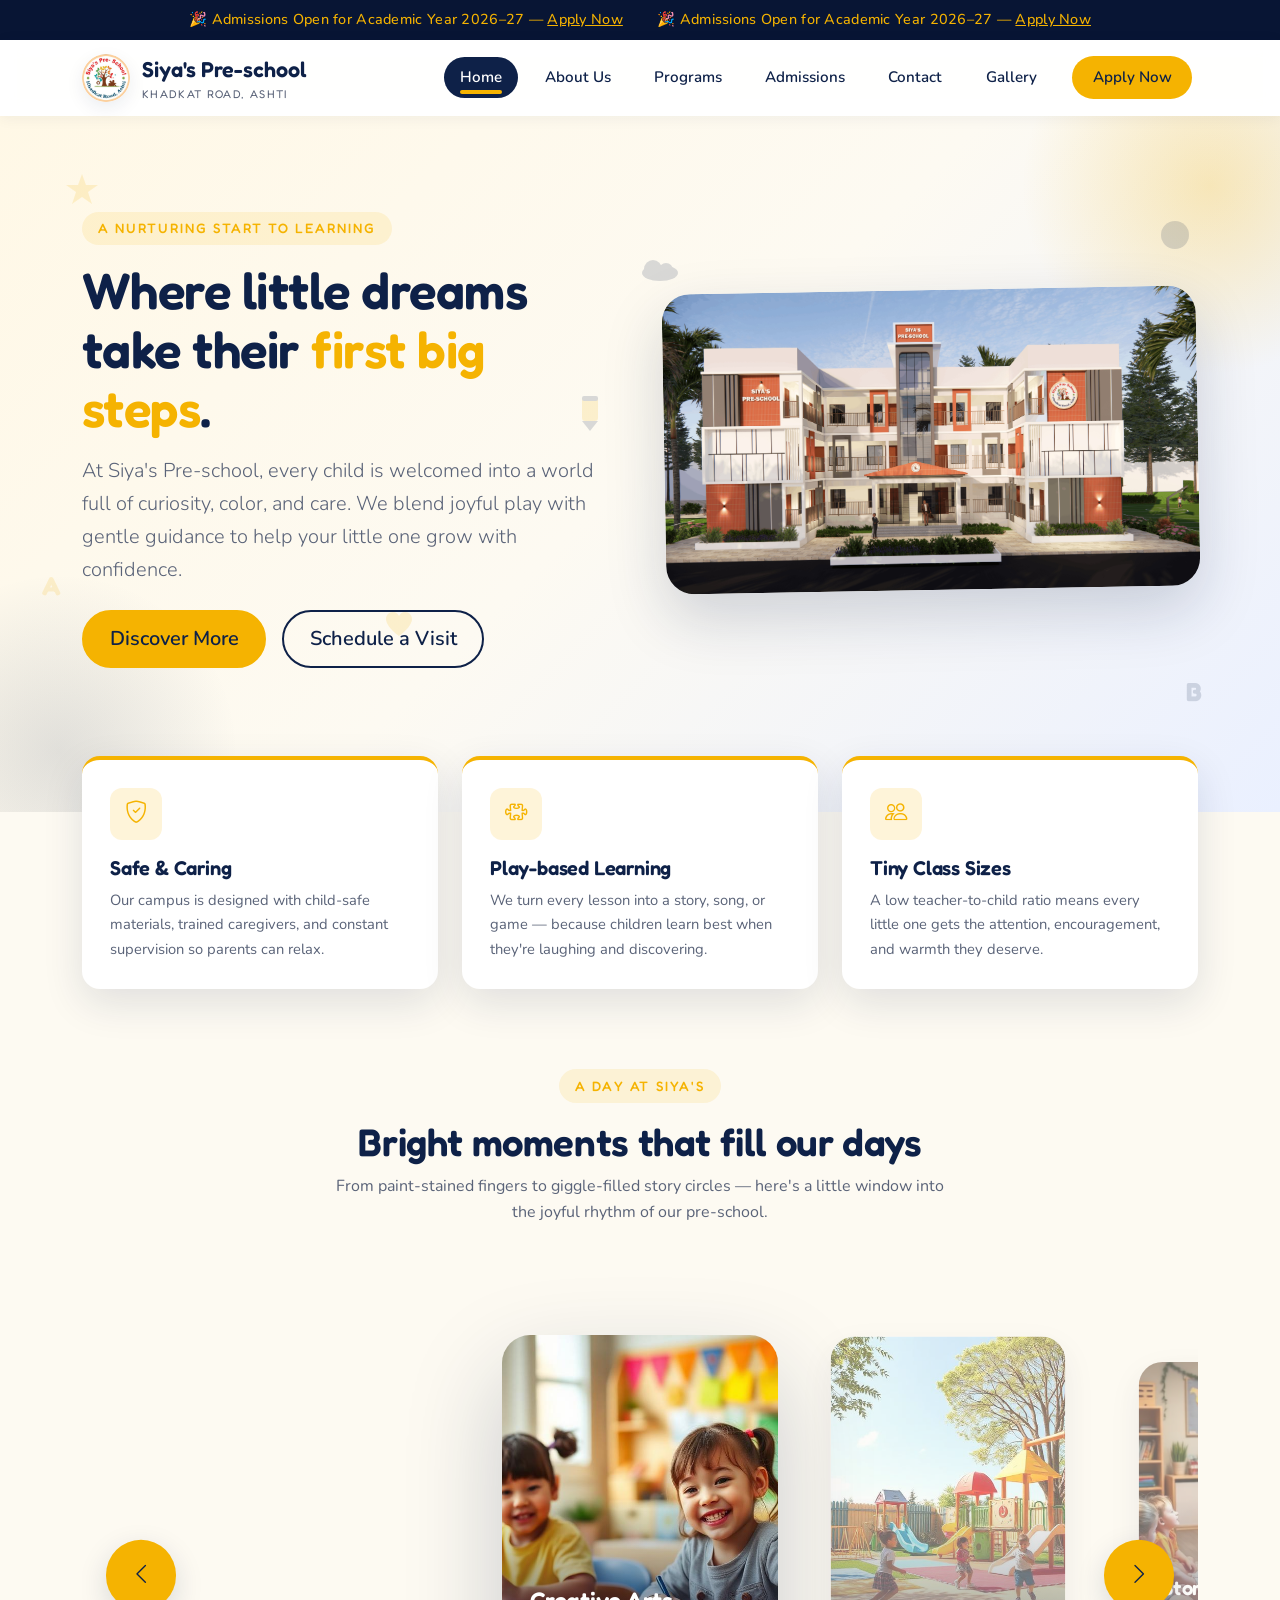
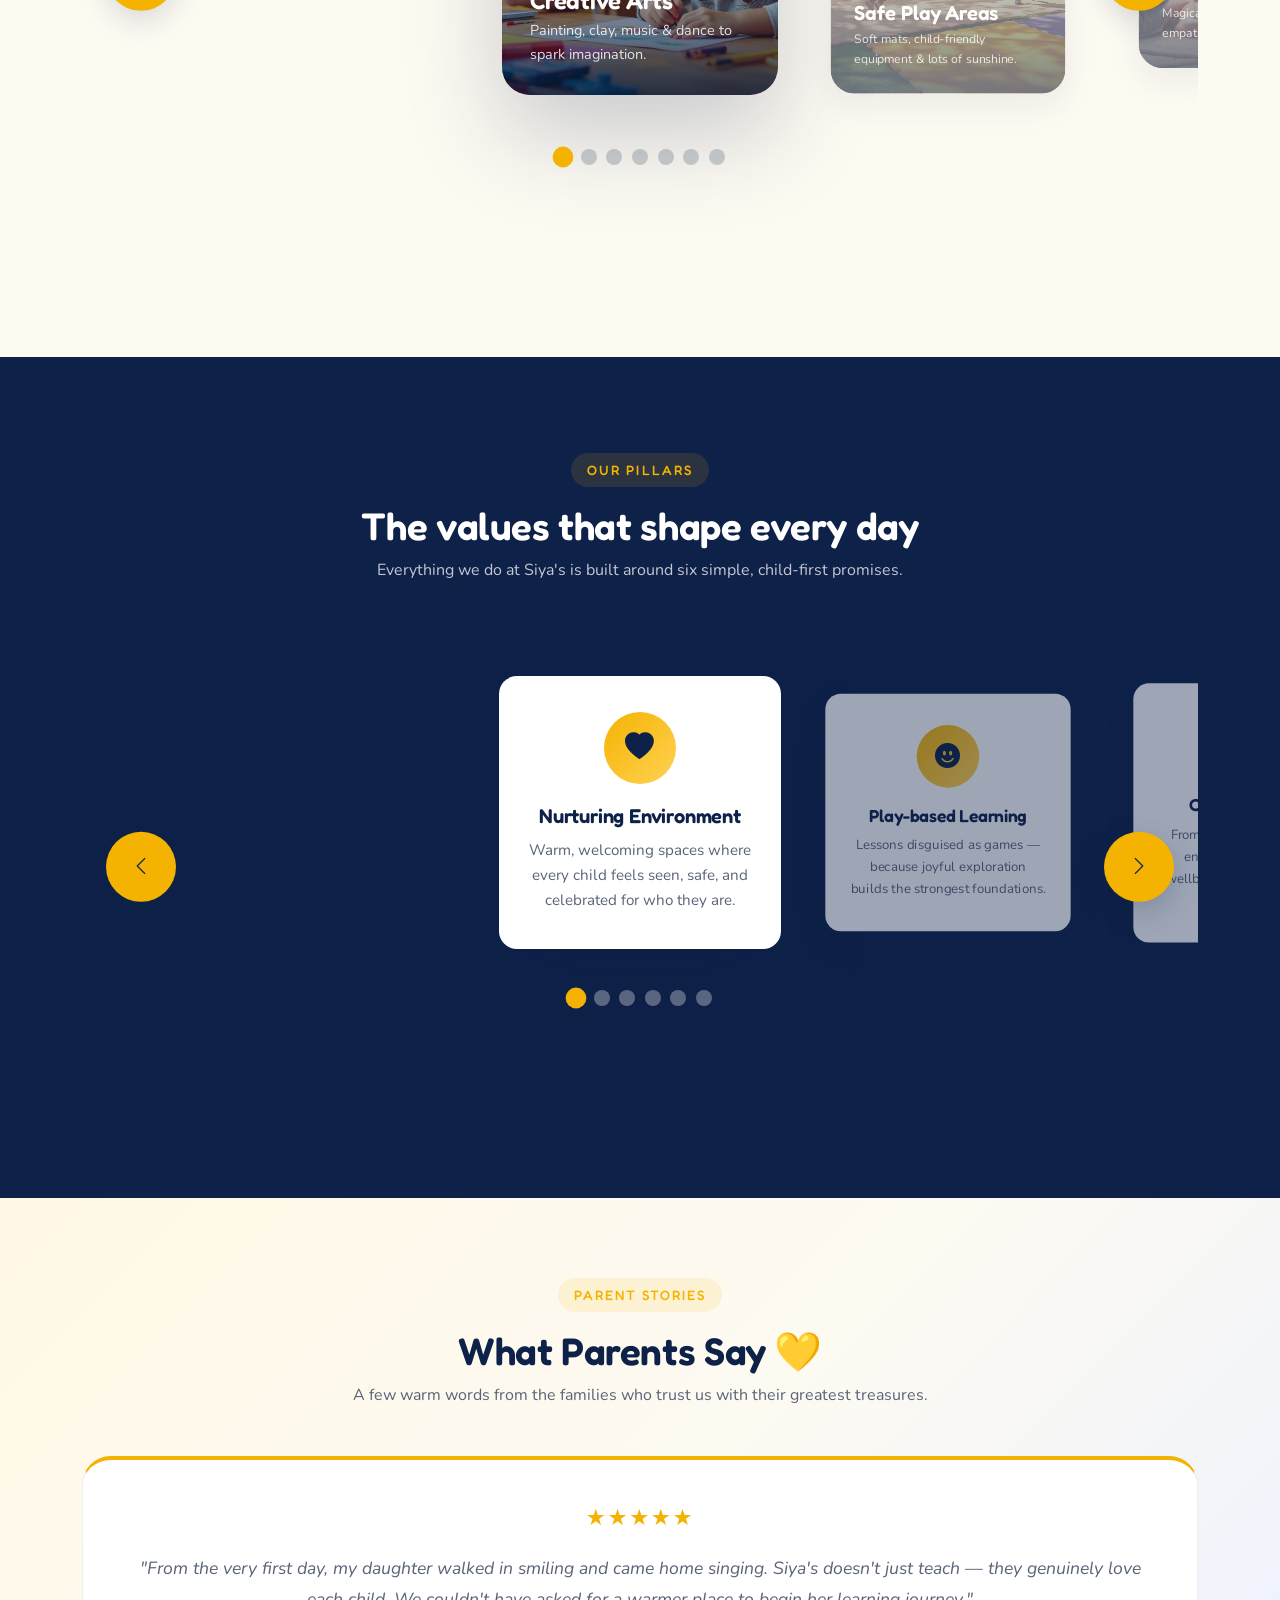
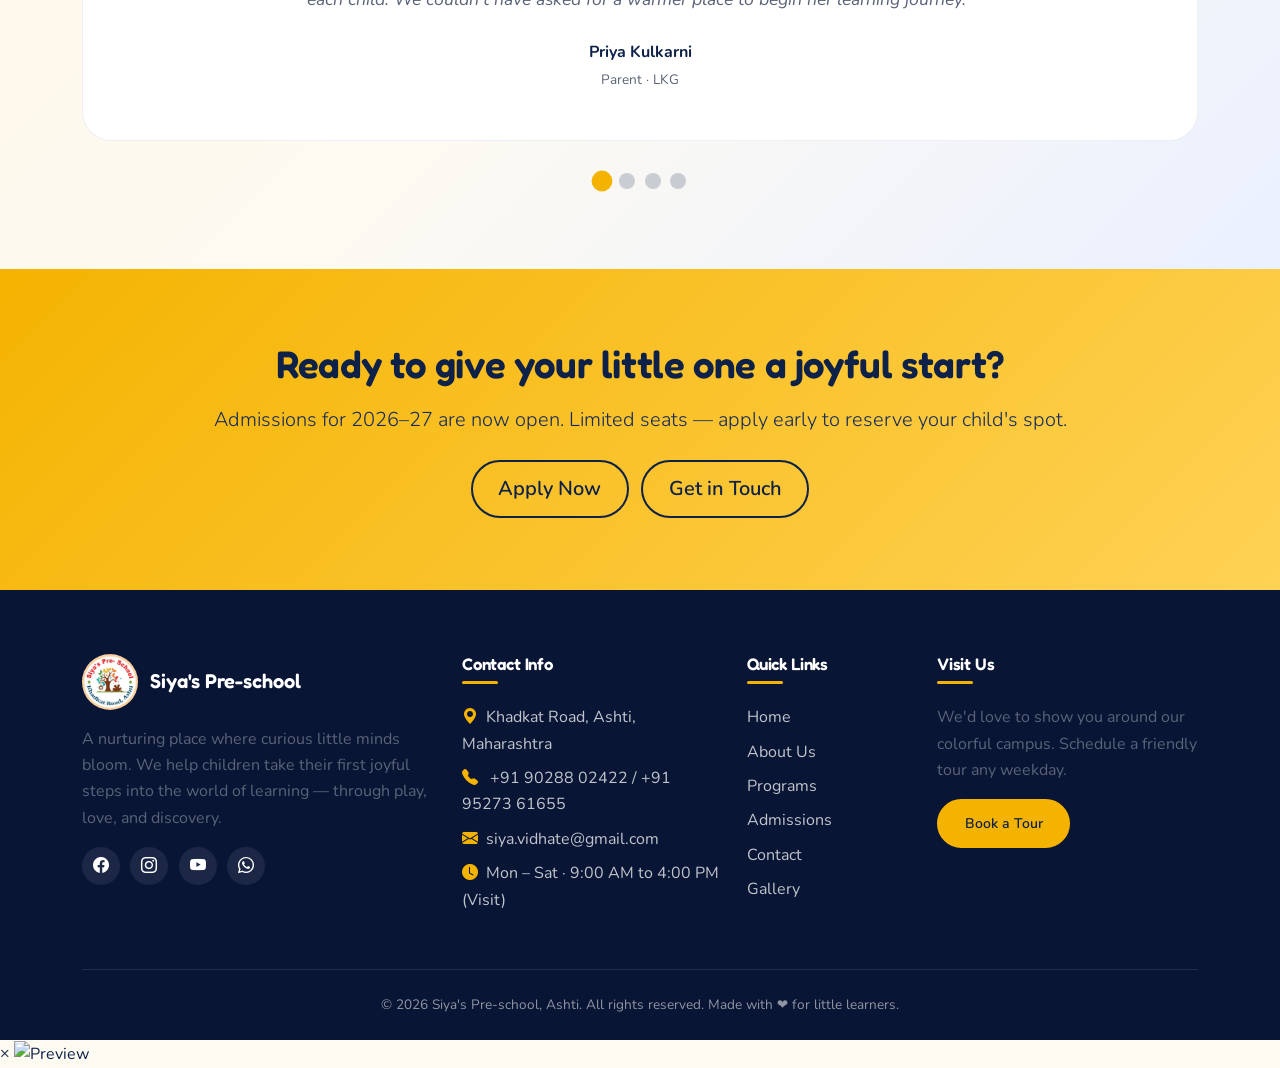
==== commit 1f062a35: "Added and refined all the pages, Revised gallery section" ====
--- a/index.html
+++ b/index.html
@@ -270,13 +270,13 @@
             <div class="testi-stars">★★★★★</div>
             <p class="testi-quote">"From the very first day, my daughter walked in smiling and came home singing. Siya's doesn't just teach — they genuinely love each child. We couldn't have asked for a warmer place to begin her learning journey."</p>
             <p class="testi-author-name">Priya Kulkarni</p>
-            <p class="testi-author-class">Parent · Junior KG</p>
+            <p class="testi-author-class">Parent · LKG</p>
           </div>
           <div class="testi-card">
             <div class="testi-stars">★★★★★</div>
             <p class="testi-quote">"As a working parent, I needed to trust that my son was safe and happy when I wasn't there. Siya Ma'am and the teachers go above and beyond — the daily updates, the hugs, the celebrations. Absolutely wonderful school."</p>
             <p class="testi-author-name">Rahul Deshmukh</p>
-            <p class="testi-author-class">Parent · Senior KG</p>
+            <p class="testi-author-class">Parent · UKG</p>
           </div>
           <div class="testi-card">
             <div class="testi-stars">★★★★★</div>
@@ -288,7 +288,7 @@
             <div class="testi-stars">★★★★★</div>
             <p class="testi-quote">"The school feels like an extension of home. Clean, colourful, and full of love. Our son now recognises letters, counts to fifty, and — most importantly — runs to school every morning. That says everything!"</p>
             <p class="testi-author-name">Amit &amp; Kavita Joshi</p>
-            <p class="testi-author-class">Parents · Junior KG</p>
+            <p class="testi-author-class">Parents · LKG</p>
           </div>
         </div>
         <div class="testi-dots">
@@ -333,9 +333,13 @@
           <h5>Contact Info</h5>
           <ul>
             <li><i class="bi bi-geo-alt-fill text-gold me-2"></i>Khadkat Road, Ashti, Maharashtra</li>
-            <li><i class="bi bi-telephone-fill text-gold me-2"></i><a href="tel:+919876543210">+91 98765 43210</a></li>
-            <li><i class="bi bi-envelope-fill text-gold me-2"></i><a href="mailto:hello@siyaspreschool.in">hello@siyaspreschool.in</a></li>
-            <li><i class="bi bi-clock-fill text-gold me-2"></i>Mon – Sat · 9:00 AM – 1:30 PM</li>
+            <li>
+              <i class="bi bi-telephone-fill text-gold me-2"></i>
+              <a href="tel:+919028802422">+91 90288 02422</a> / <br class="d-md-none" />
+              <a href="tel:+919527361655">+91 95273 61655</a>
+            </li>
+            <li><i class="bi bi-envelope-fill text-gold me-2"></i><a href="mailto:siya.vidhate@gmail.com">siya.vidhate@gmail.com</a></li>
+            <li><i class="bi bi-clock-fill text-gold me-2"></i>Mon – Sat · 9:00 AM to 4:00 PM (Visit)</li>
           </ul>
         </div>
 
--- a/assets/css/style.css
+++ b/assets/css/style.css
@@ -23,48 +23,99 @@
 }
 
 /* ----- Base ----- */
-html { scroll-behavior: smooth; }
+html {
+  scroll-behavior: smooth;
+  overflow-x: hidden;
+} /* prevent any component from widening the page */
 body {
-  font-family: 'Nunito', system-ui, -apple-system, Segoe UI, Roboto, sans-serif;
+  font-family:
+    "Nunito",
+    system-ui,
+    -apple-system,
+    Segoe UI,
+    Roboto,
+    sans-serif;
   color: var(--navy);
   background: var(--cream);
   font-size: 1rem;
   line-height: 1.65;
 }
-h1, h2, h3, h4, h5, h6 {
-  font-family: 'Fredoka', 'Nunito', sans-serif;
+h1,
+h2,
+h3,
+h4,
+h5,
+h6 {
+  font-family: "Fredoka", "Nunito", sans-serif;
   font-weight: 600;
   color: var(--navy);
   letter-spacing: -0.01em;
 }
-h1 { font-size: clamp(2.2rem, 4vw, 3.6rem); line-height: 1.15; }
-h2 { font-size: clamp(1.8rem, 3vw, 2.6rem); line-height: 1.2; }
-p  { color: var(--text-muted); }
-a  { color: var(--navy); text-decoration: none; transition: color .2s ease; }
-a:hover { color: var(--gold); }
+h1 {
+  font-size: clamp(2.2rem, 4vw, 3.6rem);
+  line-height: 1.15;
+}
+h2 {
+  font-size: clamp(1.8rem, 3vw, 2.6rem);
+  line-height: 1.2;
+}
+p {
+  color: var(--text-muted);
+}
+a {
+  color: var(--navy);
+  text-decoration: none;
+  transition: color 0.2s ease;
+}
+a:hover {
+  color: var(--gold);
+}
 
 /* ----- Utility ----- */
-.bg-navy   { background: var(--navy) !important; color: #fff; }
-.bg-cream  { background: var(--cream) !important; }
-.bg-light-grey { background: var(--light) !important; }
-.text-gold { color: var(--gold) !important; }
-.text-navy { color: var(--navy) !important; }
-.rounded-xl { border-radius: var(--radius-md) !important; }
-.rounded-2xl { border-radius: var(--radius-lg) !important; }
-.shadow-soft { box-shadow: var(--shadow-sm); }
-.shadow-soft-lg { box-shadow: var(--shadow-md); }
-.section { padding: 5rem 0; }
-.section-sm { padding: 3.5rem 0; }
+.bg-navy {
+  background: var(--navy) !important;
+  color: #fff;
+}
+.bg-cream {
+  background: var(--cream) !important;
+}
+.bg-light-grey {
+  background: var(--light) !important;
+}
+.text-gold {
+  color: var(--gold) !important;
+}
+.text-navy {
+  color: var(--navy) !important;
+}
+.rounded-xl {
+  border-radius: var(--radius-md) !important;
+}
+.rounded-2xl {
+  border-radius: var(--radius-lg) !important;
+}
+.shadow-soft {
+  box-shadow: var(--shadow-sm);
+}
+.shadow-soft-lg {
+  box-shadow: var(--shadow-md);
+}
+.section {
+  padding: 5rem 0;
+}
+.section-sm {
+  padding: 3.5rem 0;
+}
 .eyebrow {
   display: inline-block;
-  font-family: 'Fredoka', sans-serif;
+  font-family: "Fredoka", sans-serif;
   font-weight: 500;
-  font-size: .85rem;
-  letter-spacing: .15em;
+  font-size: 0.85rem;
+  letter-spacing: 0.15em;
   text-transform: uppercase;
   color: var(--gold);
   background: rgba(245, 179, 1, 0.12);
-  padding: .35rem 1rem;
+  padding: 0.35rem 1rem;
   border-radius: var(--radius-pill);
   margin-bottom: 1rem;
 }
@@ -73,8 +124,8 @@
 .btn {
   border-radius: var(--radius-pill);
   font-weight: 600;
-  padding: .75rem 1.6rem;
-  transition: all .25s ease;
+  padding: 0.75rem 1.6rem;
+  transition: all 0.25s ease;
   border: 2px solid transparent;
 }
 .btn-primary-gold {
@@ -98,12 +149,12 @@
   background: var(--navy);
   color: #fff;
   transform: translateY(-2px);
-  box-shadow: 0 10px 24px rgba(14,33,72,0.25);
+  box-shadow: 0 10px 24px rgba(14, 33, 72, 0.25);
 }
 .btn-outline-light {
   background: transparent;
   color: #fff;
-  border-color: rgba(255,255,255,.45);
+  border-color: rgba(255, 255, 255, 0.45);
 }
 .btn-outline-light:hover {
   background: #fff;
@@ -115,103 +166,164 @@
   background: var(--navy-deep);
   color: var(--gold);
   text-align: center;
-  font-size: .9rem;
-  padding: .5rem 1rem;
+  font-size: 0.9rem;
+  padding: 0.5rem 1rem;
   font-weight: 500;
-  letter-spacing: .02em;
-}
-.announcement a { color: var(--gold); text-decoration: underline; }
+  letter-spacing: 0.02em;
+}
+.announcement a {
+  color: var(--gold);
+  text-decoration: underline;
+}
 
 /* ----- Navbar ----- */
 .navbar-brand-custom {
-  display: flex; align-items: center; gap: .75rem;
-  font-family: 'Fredoka', sans-serif;
+  display: flex;
+  align-items: center;
+  gap: 0.75rem;
+  font-family: "Fredoka", sans-serif;
   font-weight: 600;
   font-size: 1.35rem;
   color: var(--navy) !important;
 }
 .navbar-brand-custom img {
-  width: 48px; height: 48px; border-radius: 50%; object-fit: cover;
+  width: 48px;
+  height: 48px;
+  border-radius: 50%;
+  object-fit: cover;
   box-shadow: var(--shadow-sm);
 }
 .brand-sub {
   display: block;
-  font-size: .7rem;
+  font-size: 0.7rem;
   font-weight: 400;
   color: var(--text-muted);
-  letter-spacing: .12em;
+  letter-spacing: 0.12em;
   text-transform: uppercase;
   margin-top: -2px;
 }
 .navbar-custom {
-  background: rgba(255,255,255,0.95);
+  background: rgba(255, 255, 255, 0.95);
   backdrop-filter: saturate(160%) blur(10px);
-  box-shadow: 0 2px 14px rgba(14, 33, 72, .06);
-  padding: .75rem 0;
+  box-shadow: 0 2px 14px rgba(14, 33, 72, 0.06);
+  padding: 0.75rem 0;
 }
 .navbar-custom .nav-link {
   color: var(--navy) !important;
   font-weight: 600;
-  font-size: .95rem;
-  margin: 0 .35rem;
-  padding: .5rem 1rem !important;
+  font-size: 0.95rem;
+  margin: 0 0.35rem;
+  padding: 0.5rem 1rem !important;
   border-radius: var(--radius-pill);
-  transition: all .2s;
-}
-.navbar-custom .nav-link:hover { background: var(--light); color: var(--navy) !important; }
+  transition: all 0.2s;
+}
+.navbar-custom .nav-link:hover {
+  background: var(--light);
+  color: var(--navy) !important;
+}
 .navbar-custom .nav-link.active {
-  background: var(--navy); color: #fff !important;
+  background: var(--navy);
+  color: #fff !important;
 }
 .navbar-custom .nav-cta {
-  background: var(--gold); color: var(--navy) !important;
-  padding: .55rem 1.3rem !important;
-}
-.navbar-custom .nav-cta:hover { background: var(--gold-soft); }
+  background: var(--gold);
+  color: var(--navy) !important;
+  padding: 0.55rem 1.3rem !important;
+}
+.navbar-custom .nav-cta:hover {
+  background: var(--gold-soft);
+}
 
 /* ----- Hero ----- */
 .hero {
   position: relative;
   padding: 6rem 0 9rem;
-  background: linear-gradient(135deg, #fff8e6 0%, var(--cream) 50%, #eaf0ff 100%);
+  background: linear-gradient(
+    135deg,
+    #fff8e6 0%,
+    var(--cream) 50%,
+    #eaf0ff 100%
+  );
   overflow: hidden;
 }
 .hero::before {
-  content: ""; position: absolute; top: -120px; right: -120px;
-  width: 380px; height: 380px; border-radius: 50%;
-  background: radial-gradient(circle, rgba(245,179,1,.25), transparent 70%);
+  content: "";
+  position: absolute;
+  top: -120px;
+  right: -120px;
+  width: 380px;
+  height: 380px;
+  border-radius: 50%;
+  background: radial-gradient(circle, rgba(245, 179, 1, 0.25), transparent 70%);
 }
 .hero::after {
-  content: ""; position: absolute; bottom: -120px; left: -120px;
-  width: 360px; height: 360px; border-radius: 50%;
-  background: radial-gradient(circle, rgba(14,33,72,.12), transparent 70%);
-}
-.hero-content { position: relative; z-index: 2; }
+  content: "";
+  position: absolute;
+  bottom: -120px;
+  left: -120px;
+  width: 360px;
+  height: 360px;
+  border-radius: 50%;
+  background: radial-gradient(circle, rgba(14, 33, 72, 0.12), transparent 70%);
+}
+.hero-content {
+  position: relative;
+  z-index: 2;
+}
 .hero-img-wrap {
-  position: relative; z-index: 2;
+  position: relative;
+  z-index: 2;
   border-radius: var(--radius-lg);
   overflow: hidden;
   box-shadow: var(--shadow-lg);
   transform: rotate(-1deg);
 }
-.hero-img-wrap img { width: 100%; height: 100%; object-fit: cover; display: block; }
-
-.hero-cards { margin-top: -5rem; position: relative; z-index: 5; }
+.hero-img-wrap img {
+  width: 100%;
+  height: 100%;
+  object-fit: cover;
+  display: block;
+}
+
+.hero-cards {
+  margin-top: -5rem;
+  position: relative;
+  z-index: 5;
+}
 .info-card {
-  background: #fff; border-radius: var(--radius-md);
-  padding: 1.75rem; box-shadow: var(--shadow-md);
+  background: #fff;
+  border-radius: var(--radius-md);
+  padding: 1.75rem;
+  box-shadow: var(--shadow-md);
   height: 100%;
-  transition: transform .3s ease, box-shadow .3s ease;
+  transition:
+    transform 0.3s ease,
+    box-shadow 0.3s ease;
   border-top: 4px solid var(--gold);
 }
-.info-card:hover { transform: translateY(-6px); box-shadow: var(--shadow-lg); }
+.info-card:hover {
+  transform: translateY(-6px);
+  box-shadow: var(--shadow-lg);
+}
 .info-card .icon {
-  width: 52px; height: 52px; border-radius: var(--radius-sm);
-  display: inline-flex; align-items: center; justify-content: center;
-  background: rgba(245,179,1,.15); color: var(--gold);
-  font-size: 1.4rem; margin-bottom: 1rem;
-}
-.info-card h5 { margin-bottom: .5rem; }
-.info-card p  { margin-bottom: 0; font-size: .92rem; }
+  width: 52px;
+  height: 52px;
+  border-radius: var(--radius-sm);
+  display: inline-flex;
+  align-items: center;
+  justify-content: center;
+  background: rgba(245, 179, 1, 0.15);
+  color: var(--gold);
+  font-size: 1.4rem;
+  margin-bottom: 1rem;
+}
+.info-card h5 {
+  margin-bottom: 0.5rem;
+}
+.info-card p {
+  margin-bottom: 0;
+  font-size: 0.92rem;
+}
 
 /* ----- Highlight cards ----- */
 .highlight-card {
@@ -220,22 +332,47 @@
   overflow: hidden;
   box-shadow: var(--shadow-md);
   height: 360px;
-  transition: transform .35s ease, box-shadow .35s ease;
-}
-.highlight-card.featured { height: 420px; }
+  transition:
+    transform 0.35s ease,
+    box-shadow 0.35s ease;
+}
+.highlight-card.featured {
+  height: 420px;
+}
 .highlight-card img {
-  width: 100%; height: 100%; object-fit: cover;
-  transition: transform .6s ease;
-}
-.highlight-card:hover { transform: translateY(-6px); box-shadow: var(--shadow-lg); }
-.highlight-card:hover img { transform: scale(1.06); }
+  width: 100%;
+  height: 100%;
+  object-fit: cover;
+  transition: transform 0.6s ease;
+}
+.highlight-card:hover {
+  transform: translateY(-6px);
+  box-shadow: var(--shadow-lg);
+}
+.highlight-card:hover img {
+  transform: scale(1.06);
+}
 .highlight-card .overlay {
-  position: absolute; inset: 0;
-  background: linear-gradient(to top, rgba(8,21,52,.85) 0%, rgba(8,21,52,0) 55%);
-  display: flex; align-items: flex-end; padding: 1.75rem;
-}
-.highlight-card .overlay h4 { color: #fff; margin: 0; }
-.highlight-card .overlay p  { color: rgba(255,255,255,.85); margin: .25rem 0 0; font-size: .9rem; }
+  position: absolute;
+  inset: 0;
+  background: linear-gradient(
+    to top,
+    rgba(8, 21, 52, 0.85) 0%,
+    rgba(8, 21, 52, 0) 55%
+  );
+  display: flex;
+  align-items: flex-end;
+  padding: 1.75rem;
+}
+.highlight-card .overlay h4 {
+  color: #fff;
+  margin: 0;
+}
+.highlight-card .overlay p {
+  color: rgba(255, 255, 255, 0.85);
+  margin: 0.25rem 0 0;
+  font-size: 0.9rem;
+}
 
 /* ----- CTA section ----- */
 /* Gold-gradient call-to-action band that appears at the bottom of each page.
@@ -246,8 +383,12 @@
   padding: 5rem 0;
   text-align: center;
 }
-.cta-section h2 { color: var(--navy); }
-.cta-section p  { color: rgba(14,33,72,0.75); }
+.cta-section h2 {
+  color: var(--navy);
+}
+.cta-section p {
+  color: rgba(14, 33, 72, 0.75);
+}
 
 /* ----- Values carousel (dark section) ----- */
 .values-section {
@@ -256,8 +397,12 @@
   padding: 6rem 0;
   position: relative;
 }
-.values-section h2 { color: #fff; }
-.values-section p  { color: rgba(255,255,255,.75); }
+.values-section h2 {
+  color: #fff;
+}
+.values-section p {
+  color: rgba(255, 255, 255, 0.75);
+}
 .value-card {
   background: #fff;
   border-radius: var(--radius-md);
@@ -267,24 +412,47 @@
   box-shadow: var(--shadow-md);
 }
 .value-card .icon {
-  width: 72px; height: 72px; border-radius: 50%;
+  width: 72px;
+  height: 72px;
+  border-radius: 50%;
   margin: 0 auto 1.25rem;
   background: linear-gradient(135deg, var(--gold) 0%, var(--gold-soft) 100%);
   color: var(--navy);
-  display: inline-flex; align-items: center; justify-content: center;
+  display: inline-flex;
+  align-items: center;
+  justify-content: center;
   font-size: 1.8rem;
 }
-.value-card h5 { margin-bottom: .6rem; }
-.value-card p  { color: var(--text-muted); margin: 0; font-size: .95rem; }
-
-.carousel-control-prev, .carousel-control-next {
-  width: 48px; height: 48px; top: 50%; transform: translateY(-50%);
-  background: var(--gold); border-radius: 50%; opacity: 1;
-}
-.carousel-control-prev { left: -24px; }
-.carousel-control-next { right: -24px; }
+.value-card h5 {
+  margin-bottom: 0.6rem;
+}
+.value-card p {
+  color: var(--text-muted);
+  margin: 0;
+  font-size: 0.95rem;
+}
+
+.carousel-control-prev,
+.carousel-control-next {
+  width: 48px;
+  height: 48px;
+  top: 50%;
+  transform: translateY(-50%);
+  background: var(--gold);
+  border-radius: 50%;
+  opacity: 1;
+}
+.carousel-control-prev {
+  left: -24px;
+}
+.carousel-control-next {
+  right: -24px;
+}
 .carousel-indicators [data-bs-target] {
-  background-color: var(--gold); width: 10px; height: 10px; border-radius: 50%;
+  background-color: var(--gold);
+  width: 10px;
+  height: 10px;
+  border-radius: 50%;
 }
 
 /* ----- CTA section ----- */
@@ -293,8 +461,12 @@
   color: var(--navy);
   padding: 4.5rem 0;
 }
-.cta-section h2 { color: var(--navy); }
-.cta-section p  { color: var(--navy-soft); }
+.cta-section h2 {
+  color: var(--navy);
+}
+.cta-section p {
+  color: var(--navy-soft);
+}
 
 /* ----- Page hero (sub-pages) ----- */
 .page-hero {
@@ -305,141 +477,264 @@
   overflow: hidden;
 }
 .page-hero::after {
-  content: ""; position: absolute; right: -100px; bottom: -100px;
-  width: 300px; height: 300px; border-radius: 50%;
-  background: radial-gradient(circle, rgba(245,179,1,.2), transparent 70%);
-}
-.page-hero h1 { color: #fff; }
-.page-hero p  { color: rgba(255,255,255,.8); max-width: 640px; }
-.breadcrumb-custom { background: transparent; padding: 0; margin-bottom: 1rem; font-size: .9rem; }
-.breadcrumb-custom a { color: var(--gold); }
-.breadcrumb-custom .breadcrumb-item.active { color: rgba(255,255,255,.7); }
+  content: "";
+  position: absolute;
+  right: -100px;
+  bottom: -100px;
+  width: 300px;
+  height: 300px;
+  border-radius: 50%;
+  background: radial-gradient(circle, rgba(245, 179, 1, 0.2), transparent 70%);
+}
+.page-hero h1 {
+  color: #fff;
+}
+.page-hero p {
+  color: rgba(255, 255, 255, 0.8);
+  max-width: 640px;
+}
+.breadcrumb-custom {
+  background: transparent;
+  padding: 0;
+  margin-bottom: 1rem;
+  font-size: 0.9rem;
+}
+.breadcrumb-custom a {
+  color: var(--gold);
+}
+.breadcrumb-custom .breadcrumb-item.active {
+  color: rgba(255, 255, 255, 0.7);
+}
 
 /* ----- About / methodology ----- */
 .method-card {
-  background: #fff; border-radius: var(--radius-md);
-  padding: 2rem 1.5rem; height: 100%;
+  background: #fff;
+  border-radius: var(--radius-md);
+  padding: 2rem 1.5rem;
+  height: 100%;
   border: 1px solid var(--grey-100);
-  transition: all .25s ease;
-}
-.method-card:hover { border-color: var(--gold); box-shadow: var(--shadow-md); transform: translateY(-4px); }
+  transition: all 0.25s ease;
+}
+.method-card:hover {
+  border-color: var(--gold);
+  box-shadow: var(--shadow-md);
+  transform: translateY(-4px);
+}
 .method-card .num {
-  font-family: 'Fredoka', sans-serif; font-size: 2.5rem; font-weight: 600;
-  color: var(--gold); line-height: 1; margin-bottom: .75rem; display: block;
+  font-family: "Fredoka", sans-serif;
+  font-size: 2.5rem;
+  font-weight: 600;
+  color: var(--gold);
+  line-height: 1;
+  margin-bottom: 0.75rem;
+  display: block;
 }
 
 .principal-img {
   border-radius: var(--radius-lg);
-  overflow: hidden; box-shadow: var(--shadow-lg);
-  position: relative;
-}
-.principal-img img { width: 100%; display: block; }
+  overflow: hidden;
+  box-shadow: var(--shadow-lg);
+  position: relative;
+}
+.principal-img img {
+  width: 100%;
+  display: block;
+}
 .principal-img::before {
-  content: ""; position: absolute; inset: -20px -20px auto auto;
-  width: 120px; height: 120px; background: var(--gold);
-  border-radius: var(--radius-lg); z-index: -1;
+  content: "";
+  position: absolute;
+  inset: -20px -20px auto auto;
+  width: 120px;
+  height: 120px;
+  background: var(--gold);
+  border-radius: var(--radius-lg);
+  z-index: -1;
 }
 
 /* ----- Programs ----- */
 .program-card {
-  background: #fff; border-radius: var(--radius-md);
-  padding: 2rem 1.75rem; height: 100%;
+  background: #fff;
+  border-radius: var(--radius-md);
+  padding: 2rem 1.75rem;
+  height: 100%;
   box-shadow: var(--shadow-sm);
   border-left: 5px solid var(--gold);
-  transition: all .25s ease;
-}
-.program-card:hover { transform: translateY(-6px); box-shadow: var(--shadow-md); }
+  transition: all 0.25s ease;
+}
+.program-card:hover {
+  transform: translateY(-6px);
+  box-shadow: var(--shadow-md);
+}
 .program-card .age {
-  display: inline-block; background: var(--light);
-  color: var(--navy); font-weight: 600; font-size: .8rem;
-  padding: .3rem .85rem; border-radius: var(--radius-pill);
+  display: inline-block;
+  background: var(--light);
+  color: var(--navy);
+  font-weight: 600;
+  font-size: 0.8rem;
+  padding: 0.3rem 0.85rem;
+  border-radius: var(--radius-pill);
   margin-bottom: 1rem;
 }
-.program-card ul { padding-left: 1.1rem; color: var(--text-muted); }
-.program-card ul li { margin-bottom: .35rem; font-size: .92rem; }
-
-.alt-row { padding: 3.5rem 0; }
-.alt-row img { border-radius: var(--radius-md); box-shadow: var(--shadow-md); width: 100%; }
-.alt-row .feat-list { list-style: none; padding: 0; margin-top: 1rem; }
+.program-card ul {
+  padding-left: 1.1rem;
+  color: var(--text-muted);
+}
+.program-card ul li {
+  margin-bottom: 0.35rem;
+  font-size: 0.92rem;
+}
+
+.alt-row {
+  padding: 3.5rem 0;
+}
+.alt-row img {
+  border-radius: var(--radius-md);
+  box-shadow: var(--shadow-md);
+  width: 100%;
+}
+.alt-row .feat-list {
+  list-style: none;
+  padding: 0;
+  margin-top: 1rem;
+}
 .alt-row .feat-list li {
-  padding: .4rem 0 .4rem 1.75rem; position: relative; color: var(--navy);
+  padding: 0.4rem 0 0.4rem 1.75rem;
+  position: relative;
+  color: var(--navy);
 }
 .alt-row .feat-list li::before {
-  content: "✓"; position: absolute; left: 0; top: .35rem;
-  width: 22px; height: 22px; border-radius: 50%;
-  background: var(--gold); color: var(--navy);
-  font-size: .75rem; font-weight: 700;
-  display: inline-flex; align-items: center; justify-content: center;
+  content: "✓";
+  position: absolute;
+  left: 0;
+  top: 0.35rem;
+  width: 22px;
+  height: 22px;
+  border-radius: 50%;
+  background: var(--gold);
+  color: var(--navy);
+  font-size: 0.75rem;
+  font-weight: 700;
+  display: inline-flex;
+  align-items: center;
+  justify-content: center;
 }
 
 /* ----- Admissions ----- */
 .step-card {
-  background: #fff; border-radius: var(--radius-md);
-  padding: 2rem 1.5rem; text-align: center; height: 100%;
+  background: #fff;
+  border-radius: var(--radius-md);
+  padding: 2rem 1.5rem;
+  text-align: center;
+  height: 100%;
   box-shadow: var(--shadow-sm);
   position: relative;
 }
 .step-card .step-num {
-  width: 48px; height: 48px; border-radius: 50%;
-  background: var(--navy); color: var(--gold);
-  display: inline-flex; align-items: center; justify-content: center;
-  font-family: 'Fredoka', sans-serif; font-weight: 600; font-size: 1.2rem;
+  width: 48px;
+  height: 48px;
+  border-radius: 50%;
+  background: var(--navy);
+  color: var(--gold);
+  display: inline-flex;
+  align-items: center;
+  justify-content: center;
+  font-family: "Fredoka", sans-serif;
+  font-weight: 600;
+  font-size: 1.2rem;
   margin-bottom: 1rem;
 }
-.step-card h5 { margin-bottom: .5rem; }
+.step-card h5 {
+  margin-bottom: 0.5rem;
+}
 
 .accordion-custom .accordion-item {
   border: 1px solid var(--grey-100);
   border-radius: var(--radius-md) !important;
-  margin-bottom: .75rem; overflow: hidden;
+  margin-bottom: 0.75rem;
+  overflow: hidden;
   box-shadow: var(--shadow-sm);
 }
 .accordion-custom .accordion-button {
-  font-weight: 600; color: var(--navy); padding: 1.1rem 1.5rem;
+  font-weight: 600;
+  color: var(--navy);
+  padding: 1.1rem 1.5rem;
   background: #fff;
 }
 .accordion-custom .accordion-button:not(.collapsed) {
-  background: var(--cream); color: var(--navy); box-shadow: none;
+  background: var(--cream);
+  color: var(--navy);
+  box-shadow: none;
 }
 .accordion-custom .accordion-button:focus {
-  box-shadow: none; border-color: var(--gold);
-}
-.accordion-custom .accordion-body { color: var(--text-muted); padding: 0 1.5rem 1.25rem; }
+  box-shadow: none;
+  border-color: var(--gold);
+}
+.accordion-custom .accordion-body {
+  color: var(--text-muted);
+  padding: 0 1.5rem 1.25rem;
+}
 
 .form-card {
-  background: #fff; border-radius: var(--radius-lg);
-  padding: 2.5rem; box-shadow: var(--shadow-md);
-}
-.form-control, .form-select {
+  background: #fff;
+  border-radius: var(--radius-lg);
+  padding: 2.5rem;
+  box-shadow: var(--shadow-md);
+}
+.form-control,
+.form-select {
   border: 1.5px solid var(--grey-100);
   border-radius: var(--radius-sm);
-  padding: .75rem 1rem;
-  font-size: .95rem;
-}
-.form-control:focus, .form-select:focus {
+  padding: 0.75rem 1rem;
+  font-size: 0.95rem;
+}
+.form-control:focus,
+.form-select:focus {
   border-color: var(--gold);
-  box-shadow: 0 0 0 .2rem rgba(245,179,1,.2);
-}
-.form-label { font-weight: 600; color: var(--navy); margin-bottom: .5rem; font-size: .9rem; }
+  box-shadow: 0 0 0 0.2rem rgba(245, 179, 1, 0.2);
+}
+.form-label {
+  font-weight: 600;
+  color: var(--navy);
+  margin-bottom: 0.5rem;
+  font-size: 0.9rem;
+}
 
 /* ----- Contact ----- */
 .contact-card {
-  background: #fff; border-radius: var(--radius-md);
-  padding: 2rem 1.5rem; text-align: center; height: 100%;
+  background: #fff;
+  border-radius: var(--radius-md);
+  padding: 2rem 1.5rem;
+  text-align: center;
+  height: 100%;
   box-shadow: var(--shadow-sm);
   border-bottom: 4px solid var(--gold);
-  transition: all .25s ease;
-}
-.contact-card:hover { transform: translateY(-6px); box-shadow: var(--shadow-md); }
+  transition: all 0.25s ease;
+}
+.contact-card:hover {
+  transform: translateY(-6px);
+  box-shadow: var(--shadow-md);
+}
 .contact-card .icon {
-  width: 60px; height: 60px; border-radius: 50%;
-  background: rgba(245,179,1,.15); color: var(--gold);
-  font-size: 1.5rem; display: inline-flex; align-items: center; justify-content: center;
+  width: 60px;
+  height: 60px;
+  border-radius: 50%;
+  background: rgba(245, 179, 1, 0.15);
+  color: var(--gold);
+  font-size: 1.5rem;
+  display: inline-flex;
+  align-items: center;
+  justify-content: center;
   margin-bottom: 1rem;
 }
-.contact-card h5 { margin-bottom: .5rem; }
-.contact-card a { color: var(--text-muted); }
-.contact-card a:hover { color: var(--gold); }
+.contact-card h5 {
+  margin-bottom: 0.5rem;
+}
+.contact-card a {
+  color: var(--text-muted);
+}
+.contact-card a:hover {
+  color: var(--gold);
+}
 
 .map-wrap {
   border-radius: var(--radius-md);
@@ -447,58 +742,130 @@
   box-shadow: var(--shadow-md);
   height: 420px;
 }
-.map-wrap iframe { width: 100%; height: 100%; border: 0; display: block; }
+.map-wrap iframe {
+  width: 100%;
+  height: 100%;
+  border: 0;
+  display: block;
+}
 
 /* ----- Footer ----- */
 .footer {
   background: var(--navy-deep);
-  color: rgba(255,255,255,.75);
+  color: rgba(255, 255, 255, 0.75);
   padding: 4rem 0 1.5rem;
 }
 .footer h5 {
-  color: #fff; font-size: 1.05rem;
+  color: #fff;
+  font-size: 1.05rem;
   margin-bottom: 1.25rem;
-  position: relative; padding-bottom: .65rem;
+  position: relative;
+  padding-bottom: 0.65rem;
 }
 .footer h5::after {
-  content: ""; position: absolute; left: 0; bottom: 0;
-  width: 36px; height: 3px; background: var(--gold); border-radius: 2px;
-}
-.footer a { color: rgba(255,255,255,.75); }
-.footer a:hover { color: var(--gold); }
-.footer ul { list-style: none; padding: 0; margin: 0; }
-.footer ul li { margin-bottom: .5rem; }
-.footer .brand-row { display: flex; align-items: center; gap: .75rem; margin-bottom: 1rem; }
-.footer .brand-row img { width: 56px; height: 56px; border-radius: 50%; }
-.footer .brand-row span { font-family: 'Fredoka', sans-serif; font-size: 1.25rem; color: #fff; font-weight: 600; }
-.social-row { display: flex; gap: .65rem; margin-top: 1rem; }
+  content: "";
+  position: absolute;
+  left: 0;
+  bottom: 0;
+  width: 36px;
+  height: 3px;
+  background: var(--gold);
+  border-radius: 2px;
+}
+.footer a {
+  color: rgba(255, 255, 255, 0.75);
+}
+.footer a:hover {
+  color: var(--gold);
+}
+.footer ul {
+  list-style: none;
+  padding: 0;
+  margin: 0;
+}
+.footer ul li {
+  margin-bottom: 0.5rem;
+}
+.footer .brand-row {
+  display: flex;
+  align-items: center;
+  gap: 0.75rem;
+  margin-bottom: 1rem;
+}
+.footer .brand-row img {
+  width: 56px;
+  height: 56px;
+  border-radius: 50%;
+}
+.footer .brand-row span {
+  font-family: "Fredoka", sans-serif;
+  font-size: 1.25rem;
+  color: #fff;
+  font-weight: 600;
+}
+.social-row {
+  display: flex;
+  gap: 0.65rem;
+  margin-top: 1rem;
+}
 .social-row a {
-  width: 38px; height: 38px; border-radius: 50%;
-  background: rgba(255,255,255,.08);
+  width: 38px;
+  height: 38px;
+  border-radius: 50%;
+  background: rgba(255, 255, 255, 0.08);
   color: #fff !important;
-  display: inline-flex; align-items: center; justify-content: center;
-  transition: all .25s;
-}
-.social-row a:hover { background: var(--gold); color: var(--navy) !important; transform: translateY(-3px); }
+  display: inline-flex;
+  align-items: center;
+  justify-content: center;
+  transition: all 0.25s;
+}
+.social-row a:hover {
+  background: var(--gold);
+  color: var(--navy) !important;
+  transform: translateY(-3px);
+}
 .footer-bottom {
-  border-top: 1px solid rgba(255,255,255,.1);
-  margin-top: 3rem; padding-top: 1.5rem;
-  font-size: .85rem; color: rgba(255,255,255,.55);
+  border-top: 1px solid rgba(255, 255, 255, 0.1);
+  margin-top: 3rem;
+  padding-top: 1.5rem;
+  font-size: 0.85rem;
+  color: rgba(255, 255, 255, 0.55);
 }
 
 /* ----- Responsive tweaks ----- */
 @media (max-width: 991px) {
-  .hero { padding: 4rem 0 7rem; }
-  .hero-img-wrap { margin-top: 2.5rem; transform: none; }
-  .highlight-card, .highlight-card.featured { height: 280px; }
-  .carousel-control-prev { left: 4px; }
-  .carousel-control-next { right: 4px; }
+  .hero {
+    padding: 4rem 0 7rem;
+  }
+  .hero-img-wrap {
+    margin-top: 2.5rem;
+    transform: none;
+  }
+  .highlight-card,
+  .highlight-card.featured {
+    height: 280px;
+  }
+  .carousel-control-prev {
+    left: 4px;
+  }
+  .carousel-control-next {
+    right: 4px;
+  }
 }
 @media (max-width: 575px) {
-  .section { padding: 3.5rem 0; }
-  .form-card { padding: 1.5rem; }
-  .navbar-brand-custom { font-size: 1.1rem; }
-  .navbar-brand-custom img { width: 42px; height: 42px; }
+  .section {
+    padding: 3.5rem 0;
+  }
+  .form-card {
+    padding: 1.5rem;
+  }
+  .navbar-brand-custom {
+    font-size: 1.1rem;
+  }
+  .navbar-brand-custom img {
+    width: 42px;
+    height: 42px;
+  }
 }
 
 /* ==========================================================================
@@ -521,11 +888,18 @@
   text-transform: uppercase;
   margin-bottom: 1rem;
 }
-.gallery-hero p { color: var(--text-muted); max-width: 720px; margin: 0.75rem auto 0; }
+.gallery-hero p {
+  color: var(--text-muted);
+  max-width: 720px;
+  margin: 0.75rem auto 0;
+}
 
 /* Filter chips */
 .gallery-filter {
-  display: flex; flex-wrap: wrap; justify-content: center; gap: 0.6rem;
+  display: flex;
+  flex-wrap: wrap;
+  justify-content: center;
+  gap: 0.6rem;
   margin: 2rem 0 2.5rem;
 }
 .gallery-filter .chip {
@@ -539,8 +913,15 @@
   cursor: pointer;
   transition: all 0.25s ease;
 }
-.gallery-filter .chip:hover { background: var(--navy); color: #fff; }
-.gallery-filter .chip.active { background: var(--gold); border-color: var(--gold); color: var(--navy); }
+.gallery-filter .chip:hover {
+  background: var(--navy);
+  color: #fff;
+}
+.gallery-filter .chip.active {
+  background: var(--gold);
+  border-color: var(--gold);
+  color: var(--navy);
+}
 
 /* Photo grid */
 .gallery-grid {
@@ -556,99 +937,176 @@
   box-shadow: var(--shadow-sm);
   cursor: pointer;
   background: #fff;
-  transition: transform 0.35s ease, box-shadow 0.35s ease;
+  transition:
+    transform 0.35s ease,
+    box-shadow 0.35s ease;
   aspect-ratio: 4 / 3;
 }
-.gallery-item:hover { transform: translateY(-6px); box-shadow: var(--shadow-md); }
+.gallery-item:hover {
+  transform: translateY(-6px);
+  box-shadow: var(--shadow-md);
+}
 .gallery-item img {
-  width: 100%; height: 100%; object-fit: cover;
+  width: 100%;
+  height: 100%;
+  object-fit: cover;
   transition: transform 0.6s ease;
 }
-.gallery-item:hover img { transform: scale(1.06); }
+.gallery-item:hover img {
+  transform: scale(1.06);
+}
 .gallery-item .overlay {
-  position: absolute; inset: 0;
-  background: linear-gradient(180deg, rgba(14,33,72,0) 50%, rgba(14,33,72,0.85) 100%);
-  display: flex; align-items: flex-end; padding: 1rem 1.1rem;
-  opacity: 0; transition: opacity 0.3s ease;
-}
-.gallery-item:hover .overlay { opacity: 1; }
-.gallery-item .overlay span { color: #fff; font-weight: 700; font-size: 0.95rem; }
+  position: absolute;
+  inset: 0;
+  background: linear-gradient(
+    180deg,
+    rgba(14, 33, 72, 0) 50%,
+    rgba(14, 33, 72, 0.85) 100%
+  );
+  display: flex;
+  align-items: flex-end;
+  padding: 1rem 1.1rem;
+  opacity: 0;
+  transition: opacity 0.3s ease;
+}
+.gallery-item:hover .overlay {
+  opacity: 1;
+}
+.gallery-item .overlay span {
+  color: #fff;
+  font-weight: 700;
+  font-size: 0.95rem;
+}
 
 /* Featured / Press section */
 .featured-press {
   background: var(--navy);
-  color: #fff;
   padding: 4.5rem 0;
 }
-.featured-press h2 { color: #fff; }
-.featured-press .section-sub { color: rgba(255,255,255,0.75); max-width: 720px; margin: 0.75rem auto 0; }
-.press-card {
+
+.featured-press h2 {
+  color: #fff;
+}
+
+.featured-press .section-sub {
+  color: rgba(255, 255, 255, 0.75);
+  max-width: 720px;
+  margin: 0.75rem auto 0;
+}
+
+.press-gallery {
+  display: grid;
+  grid-template-columns: repeat(auto-fit, minmax(260px, 1fr));
+  gap: 1.5rem;
+  align-items: start;
+}
+
+.press-item {
+  position: relative;
   background: #fff;
   border-radius: var(--radius-md);
   overflow: hidden;
-  box-shadow: var(--shadow-md);
-  height: 100%;
-  display: flex; flex-direction: column;
+  padding: 10px;
+  box-shadow: var(--shadow-md);
   transition: transform 0.3s ease;
-}
-.press-card:hover { transform: translateY(-6px); }
-.press-card .press-thumb {
-  aspect-ratio: 4 / 3;
-  overflow: hidden;
-  background: var(--grey-100);
   cursor: pointer;
 }
-.press-card .press-thumb img { width: 100%; height: 100%; object-fit: cover; transition: transform 0.5s ease; }
-.press-card:hover .press-thumb img { transform: scale(1.05); }
-.press-card .press-body { padding: 1.25rem 1.4rem 1.5rem; flex: 1; display: flex; flex-direction: column; }
-.press-card .press-badge {
-  display: inline-block;
-  background: var(--gold);
-  color: var(--navy);
-  font-weight: 700;
-  font-size: 0.75rem;
-  letter-spacing: 0.05em;
-  text-transform: uppercase;
-  padding: 0.25rem 0.7rem;
-  border-radius: var(--radius-pill);
-  margin-bottom: 0.6rem;
-  align-self: flex-start;
-}
-.press-card h5 { color: var(--navy); margin-bottom: 0.4rem; font-size: 1.1rem; }
-.press-card .press-meta { color: var(--text-muted); font-size: 0.85rem; margin-bottom: 0.6rem; }
-.press-card p { color: var(--text-muted); font-size: 0.95rem; margin-bottom: 0; }
+
+.press-item:hover {
+  transform: translateY(-5px);
+}
+
+.press-item img {
+  width: 100%;
+  height: auto;
+  display: block;
+  object-fit: contain;
+  border-radius: 10px;
+}
+
+/* Overlay */
+
+.press-item .overlay {
+  position: absolute;
+  inset: 0;
+  background: rgba(0, 0, 0, 0.45);
+
+  display: flex;
+  justify-content: center;
+  align-items: center;
+
+  opacity: 0;
+  transition: 0.3s ease;
+}
+
+.press-item:hover .overlay {
+  opacity: 1;
+}
+
+.press-item .overlay span {
+  color: #fff;
+  font-weight: 600;
+  font-size: 1rem;
+}
 
 /* Lightbox */
 .lightbox {
-  position: fixed; inset: 0;
+  position: fixed;
+  inset: 0;
   background: rgba(8, 21, 52, 0.92);
   display: none;
-  align-items: center; justify-content: center;
+  align-items: center;
+  justify-content: center;
   z-index: 1080;
   padding: 1.5rem;
   animation: fadeIn 0.25s ease;
 }
-.lightbox.open { display: flex; }
+.lightbox.open {
+  display: flex;
+}
 .lightbox img {
-  max-width: 95%; max-height: 88vh;
+  max-width: 95%;
+  max-height: 88vh;
   border-radius: var(--radius-md);
   box-shadow: var(--shadow-lg);
 }
 .lightbox .lb-close {
-  position: absolute; top: 1.2rem; right: 1.4rem;
-  background: var(--gold); color: var(--navy);
-  border: none; width: 44px; height: 44px;
-  border-radius: 50%;
-  font-size: 1.4rem; font-weight: 700;
+  position: absolute;
+  top: 1.2rem;
+  right: 1.4rem;
+  background: var(--gold);
+  color: var(--navy);
+  border: none;
+  width: 44px;
+  height: 44px;
+  border-radius: 50%;
+  font-size: 1.4rem;
+  font-weight: 700;
   cursor: pointer;
-  display: flex; align-items: center; justify-content: center;
+  display: flex;
+  align-items: center;
+  justify-content: center;
   box-shadow: var(--shadow-md);
 }
 .lightbox .lb-caption {
-  position: absolute; bottom: 1.5rem; left: 50%; transform: translateX(-50%);
-  color: #fff; font-weight: 600; background: rgba(0,0,0,0.4);
-  padding: 0.5rem 1rem; border-radius: var(--radius-pill);
+  position: absolute;
+  bottom: 1.5rem;
+  left: 50%;
+  transform: translateX(-50%);
+  color: #fff;
+  font-weight: 600;
+  background: rgba(0, 0, 0, 0.4);
+  padding: 0.5rem 1rem;
+  border-radius: var(--radius-pill);
   font-size: 0.95rem;
-  max-width: 90%; text-align: center;
-}
-@keyframes fadeIn { from { opacity: 0; } to { opacity: 1; } }
+  max-width: 90%;
+  text-align: center;
+}
+@keyframes fadeIn {
+  from {
+    opacity: 0;
+  }
+  to {
+    opacity: 1;
+  }
+}
--- a/assets/css/interactions.css
+++ b/assets/css/interactions.css
@@ -170,13 +170,16 @@
 } /* end prefers-reduced-motion: no-preference */
 
 /* ── 1. "A Day at Siya's" — Custom Center-Highlighted Carousel ────────── */
-/* overflow:visible so box-shadow of center card isn't clipped.
-   Outer section already clips viewport; 3rem vertical padding
-   gives room for the elevated shadow + arrow buttons.             */
+/* overflow: hidden clips the flex track (7 slides ≈ 233% wide) from
+   expanding the page. Arrows are position:absolute at left/right:0
+   WITHIN the wrap, so they are inside the border-box and not clipped.
+   padding-bottom gives the center card's drop-shadow room to breathe.  */
 .day-carousel-wrap {
   position: relative;
-  overflow: visible;
-  padding: 3rem 5rem 2rem; /* horizontal padding reserves space for arrows */
+  overflow: hidden;
+  /* Desktop: sides wide enough for inset arrows; bottom deep enough for the
+     center card's box-shadow (offset 2.4rem + blur 6rem = ~8.4rem needed).  */
+  padding: 2rem 6rem 7rem;
 }
 .day-carousel-track {
   display: flex;
@@ -228,8 +231,10 @@
   background: var(--gold-soft, #ffd255);
   transform: translateY(-50%) scale(1.08);
 }
-.day-carousel-btn.prev { left: 0; }
-.day-carousel-btn.next { right: 0; }
+/* Desktop: arrows sit 1.5rem inside the wrap edges — clearly within the
+   overflow:hidden clip boundary and easy to tap.                       */
+.day-carousel-btn.prev { left: 1.5rem; }
+.day-carousel-btn.next { right: 1.5rem; }
 /* Dots */
 .day-carousel-dots {
   display: flex;
@@ -250,20 +255,22 @@
   background: var(--gold);
   transform: scale(1.3);
 }
-/* Mobile: show 1 card, tighter padding */
+/* Mobile: tighter padding, arrows flush to edge */
 @media (max-width: 767px) {
-  .day-carousel-wrap { padding: 2rem 3.5rem 2rem; }
+  .day-carousel-wrap { padding: 2rem 3rem 3rem; }
   .day-carousel-slide { flex: 0 0 85%; }
-  .day-carousel-btn.prev { left: 0; }
-  .day-carousel-btn.next { right: 0; }
+  .day-carousel-btn.prev { left: 0.3rem; }
+  .day-carousel-btn.next { right: 0.3rem; }
 }
 
 /* ── 2. "Our Pillars" — Custom Carousel ─────────────────────────────── */
-/* Same overflow:visible fix — arrows were sliced off by overflow:hidden */
+/* Same fix: overflow:hidden clips the 6-slide track, arrows stay visible. */
 .pillars-carousel-wrap {
   position: relative;
-  overflow: visible;
-  padding: 2rem 5rem 1.5rem;
+  overflow: hidden;
+  /* Same shadow budget: center card shadow offset 2rem + blur 5rem = ~7rem.
+     6rem bottom padding on desktop gives it room.                      */
+  padding: 2rem 6rem 6rem;
 }
 .pillars-carousel-track {
   display: flex;
@@ -308,10 +315,47 @@
   background: var(--gold);
   transform: scale(1.3);
 }
+/* Pillars carousel prev/next buttons:
+   Override Bootstrap's carousel-control defaults (width:15%, full height)
+   with the same gold-circle style as .day-carousel-btn, inset 1.5rem.    */
+.pillars-prev-btn,
+.pillars-next-btn {
+  position: absolute;
+  top: 50%;
+  transform: translateY(-50%);
+  width: 4.4rem;
+  height: 4.4rem;
+  border-radius: 50%;
+  background: var(--gold);
+  color: var(--navy) !important;
+  border: none;
+  font-size: 1.4rem;
+  cursor: pointer;
+  z-index: 10;
+  display: flex;
+  align-items: center;
+  justify-content: center;
+  box-shadow: 0 0.6rem 1.8rem rgba(14,33,72,0.2);
+  transition: background 0.2s, transform 0.2s;
+  /* Reset Bootstrap overrides */
+  opacity: 1;
+  padding: 0;
+}
+.pillars-prev-btn:hover,
+.pillars-next-btn:hover {
+  background: var(--gold-soft, #ffd255);
+  transform: translateY(-50%) scale(1.08);
+  opacity: 1;
+}
+.pillars-prev-btn { left: 1.5rem; }
+.pillars-next-btn { right: 1.5rem; }
+/* Mobile: smaller inset, keep within narrower wrap */
 @media (max-width: 767px) {
-  .pillars-carousel-wrap { padding: 2rem 3rem 1.5rem; }
+  .pillars-carousel-wrap { padding: 2rem 2.5rem 3rem; }
   .pillars-carousel-slide { flex: 0 0 90%; }
   .pillars-carousel-slide:not(.center) { opacity: 0.5; }
+  .pillars-prev-btn { left: 0.3rem; }
+  .pillars-next-btn { right: 0.3rem; }
 }
 
 /* ── 11. Gallery filter pill + card fade animation ───────────────────── */
@@ -358,19 +402,22 @@
   max-width: 72rem;
   margin: 0 auto;
 }
-/* overflow:visible so the card's box-shadow is not clipped at the bottom.
-   A little vertical padding gives the shadow room to breathe.          */
+/* No shadow on the card — avoids clipping. Design uses top gold border
+   and a light background instead for the premium look.                  */
 .testi-track {
-  overflow: visible;
-  padding-bottom: 2rem;
+  overflow: hidden;
+  padding-bottom: 0.5rem; /* just enough for the bottom border-radius */
 }
 .testi-card {
   background: #fff;
   border-radius: 1.8rem;
   padding: 2.5rem 2.5rem 2rem;
-  box-shadow: 0 1.4rem 4rem rgba(14,33,72,0.1);
+  box-shadow: none;           /* removed — was being sliced */
   display: none;
   border-top: 4px solid var(--gold);
+  border-bottom: 1px solid rgba(14,33,72,0.07);
+  border-left: 1px solid rgba(14,33,72,0.07);
+  border-right: 1px solid rgba(14,33,72,0.07);
   transition: opacity 0.45s ease;
   text-align: center;
 }
